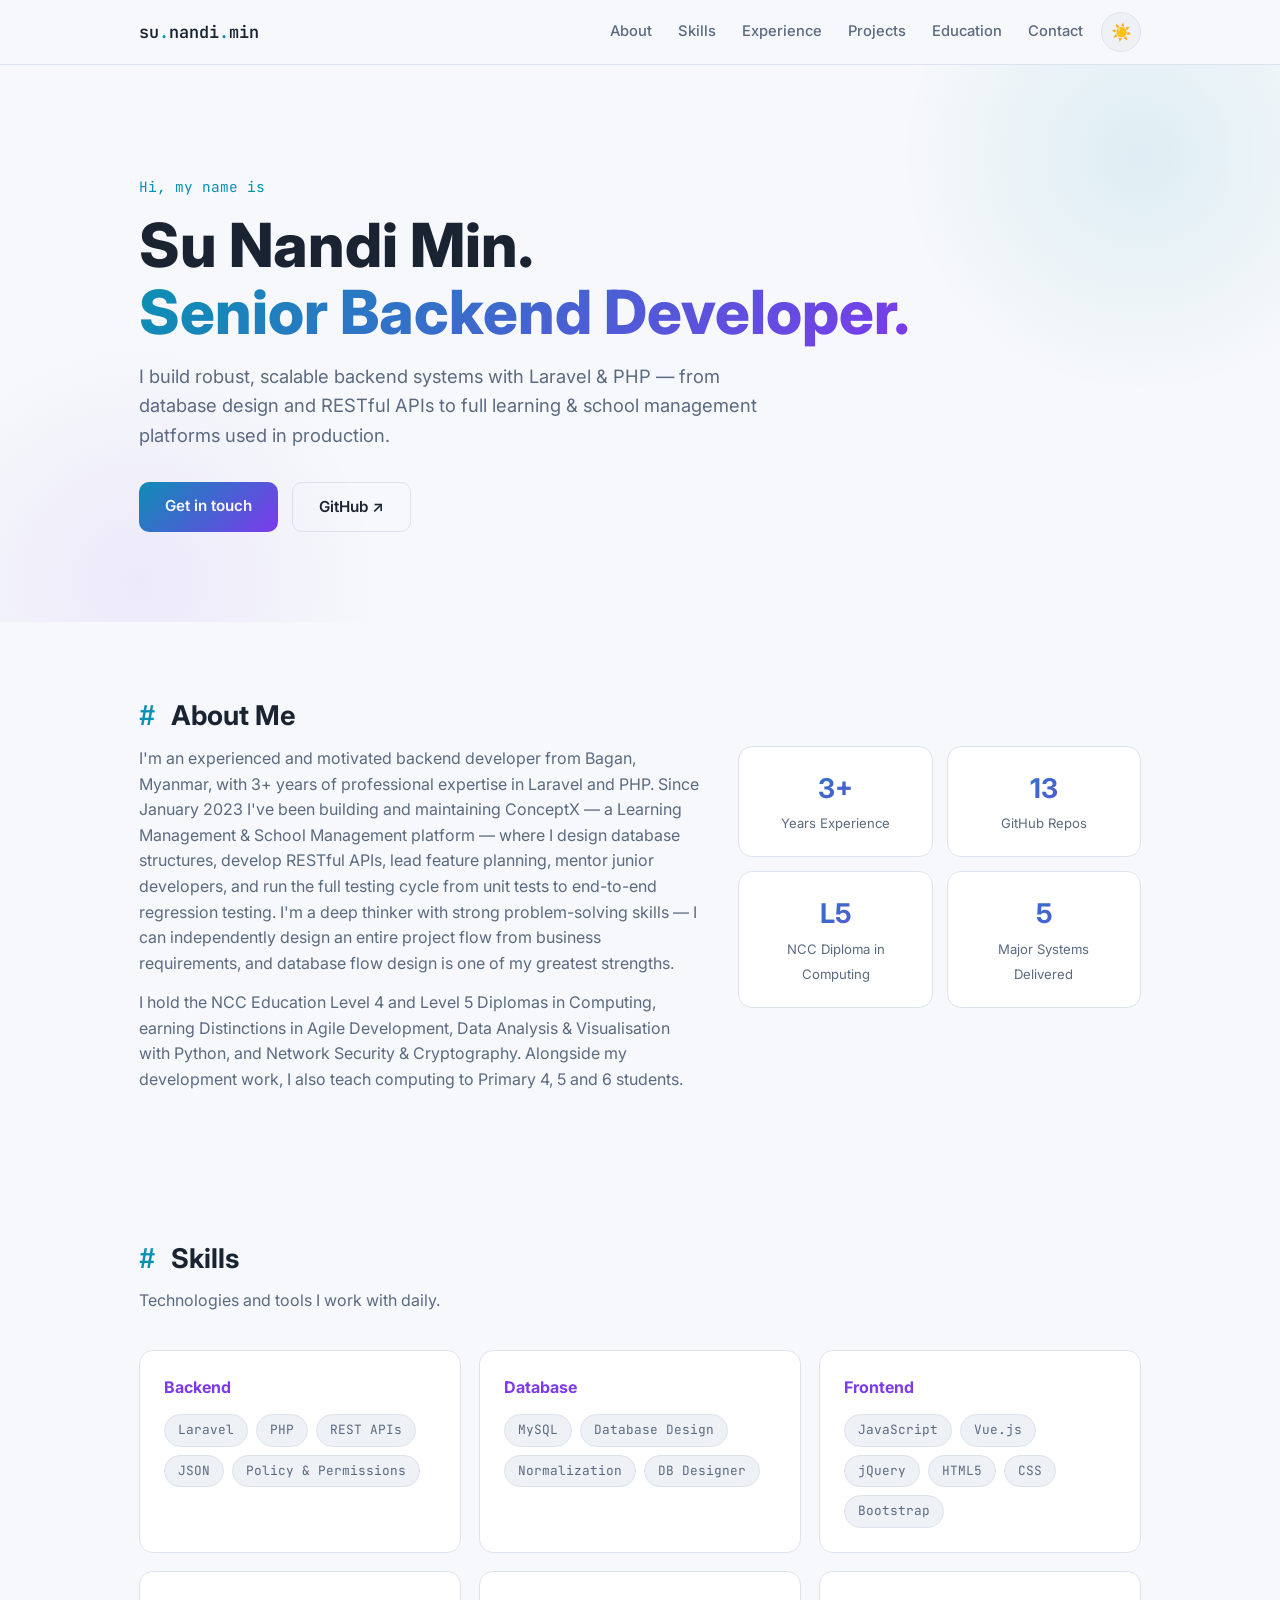
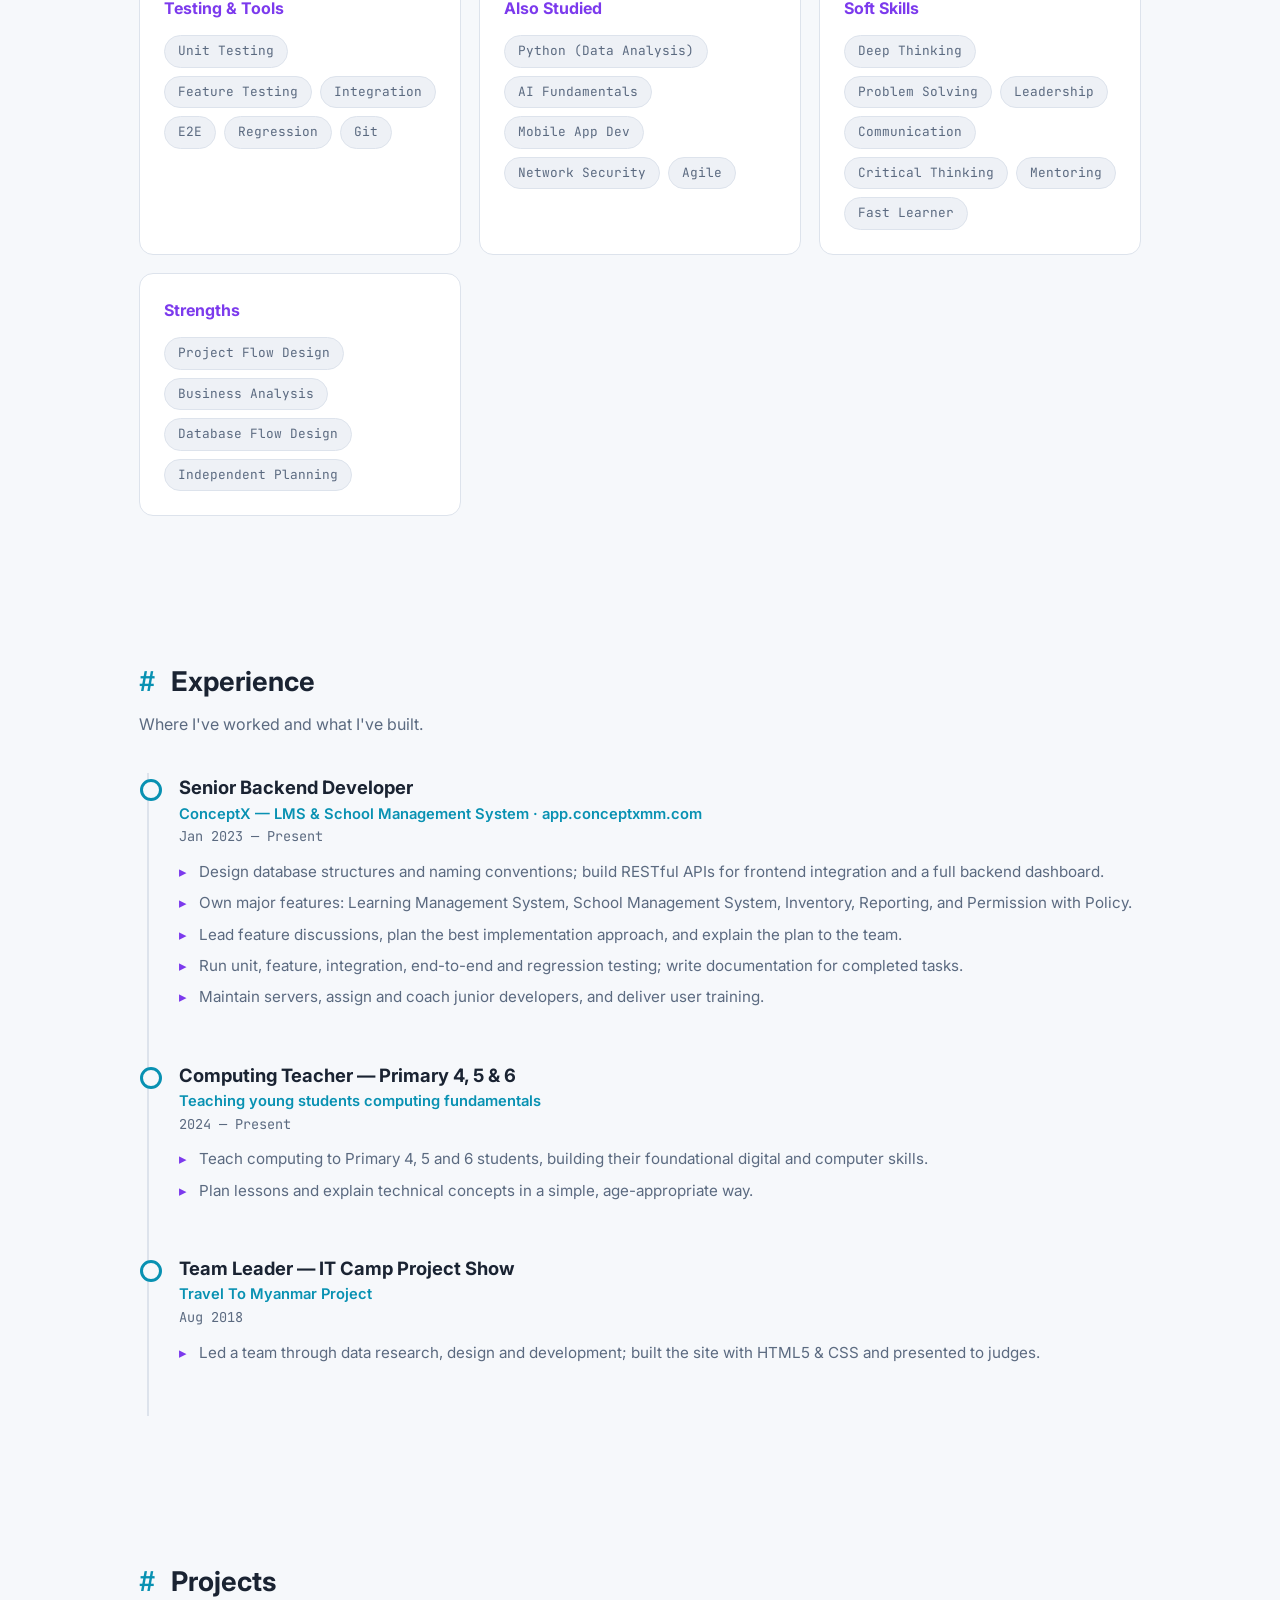
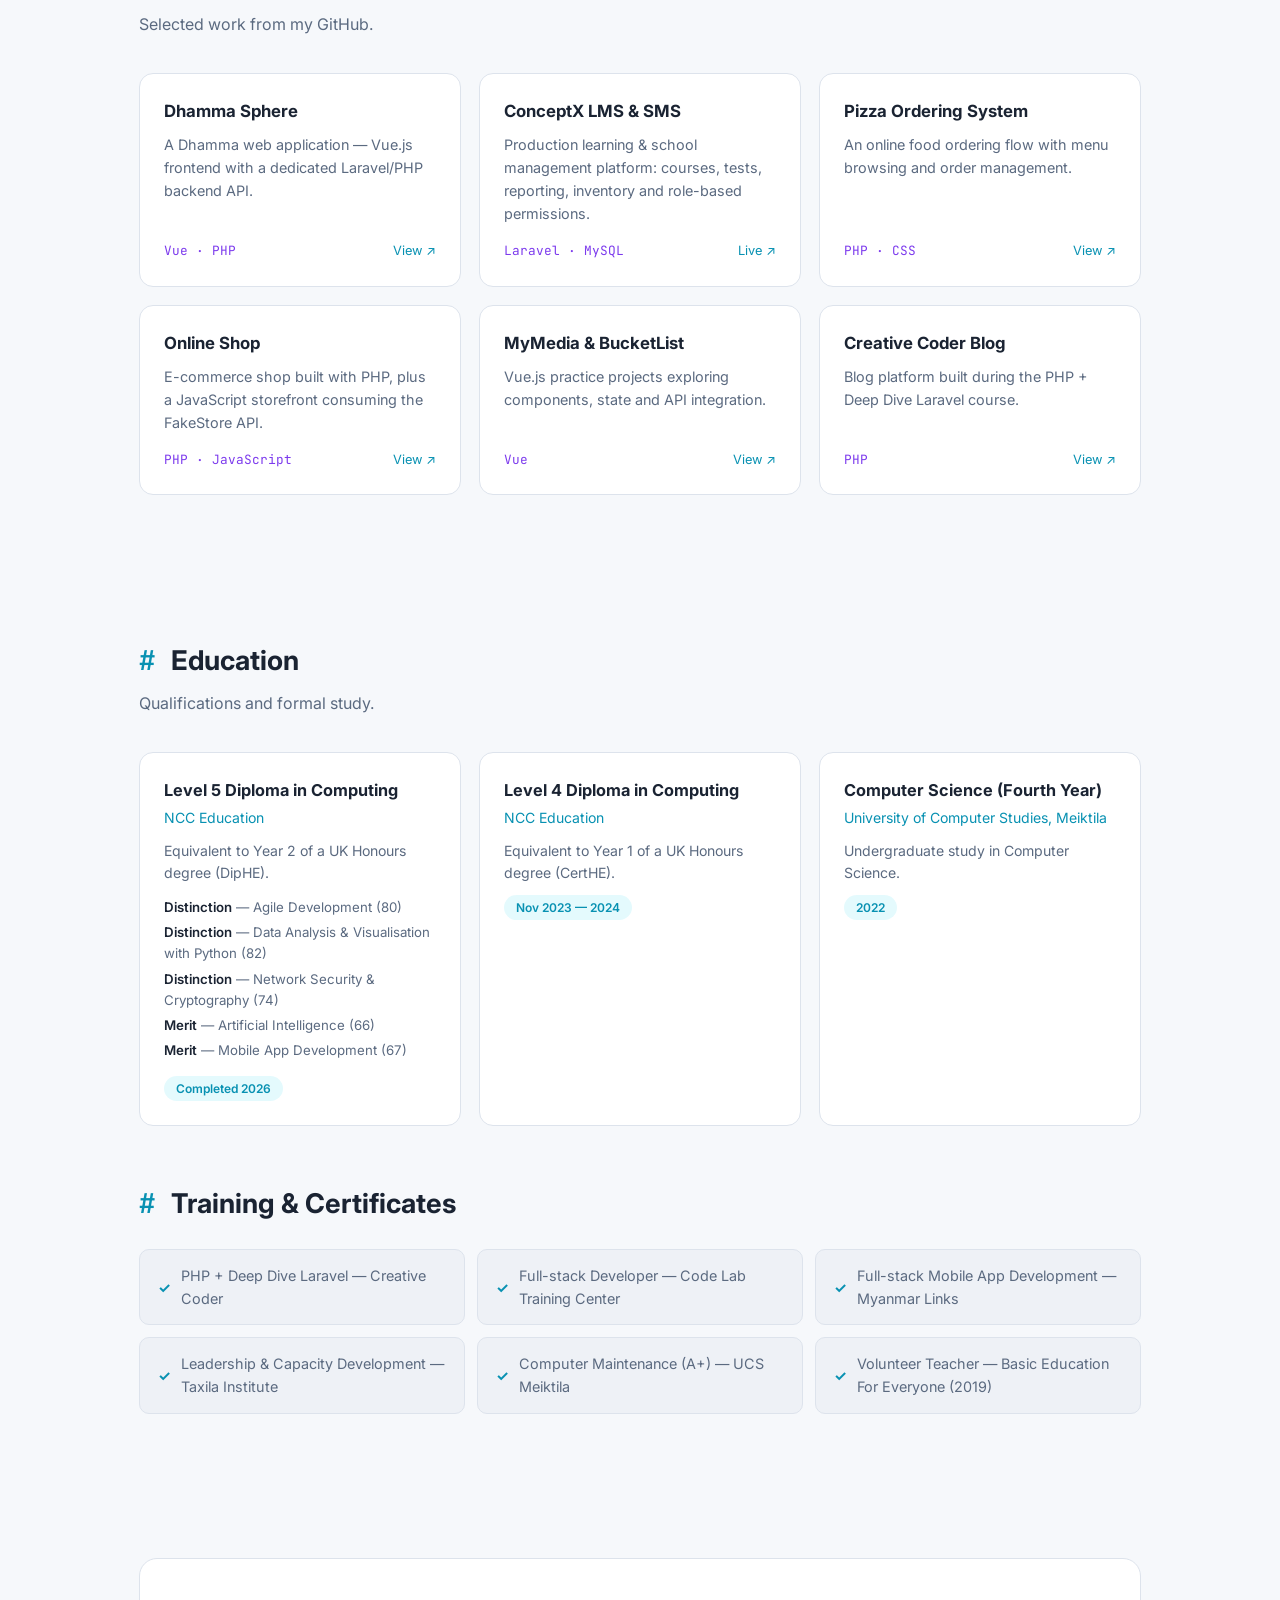
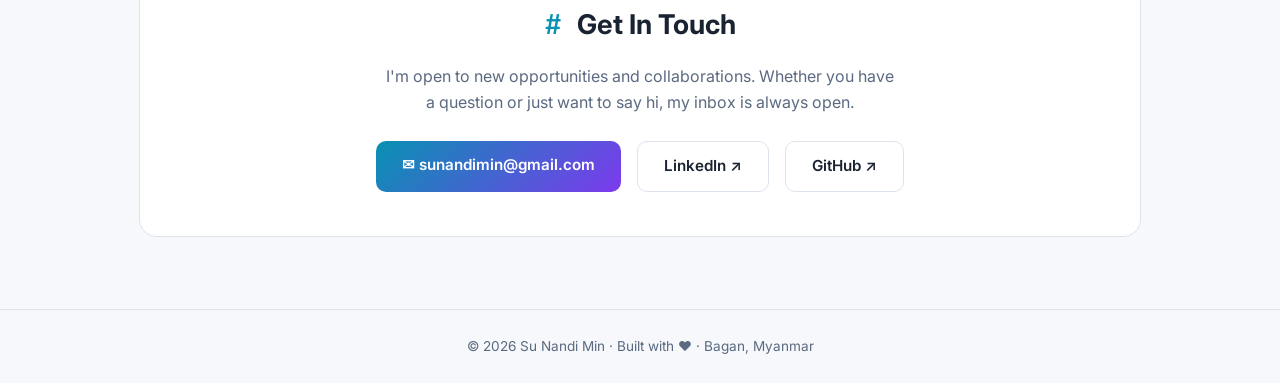
==== index.html @ 214c6e29 "Add files via upload" ====
<!DOCTYPE html>
<html lang="en">
<head>
<meta charset="UTF-8">
<meta name="viewport" content="width=device-width, initial-scale=1.0">
<title>Su Nandi Min — Senior Backend Developer</title>
<meta name="description" content="Portfolio of Su Nandi Min, Senior Backend Developer specializing in Laravel, PHP, MySQL and REST APIs.">
<link rel="preconnect" href="https://fonts.googleapis.com">
<link href="https://fonts.googleapis.com/css2?family=Inter:wght@400;500;600;700;800&family=JetBrains+Mono:wght@400;600&display=swap" rel="stylesheet">
<style>
:root{
  --bg:#0b0f17;--bg2:#111827;--card:#151d2b;--border:#1f2a3d;
  --text:#e5e9f0;--muted:#8b98ad;--accent:#22d3ee;--accent2:#a78bfa;
  --grad:linear-gradient(135deg,#22d3ee,#a78bfa);
  --nav-bg:rgba(11,15,23,.85);--btn-text:#0b0f17;
  --glow1:rgba(34,211,238,.12);--glow2:rgba(167,139,250,.10);
}
[data-theme="light"]{
  --bg:#f6f8fb;--bg2:#eef1f6;--card:#ffffff;--border:#dde3ec;
  --text:#1a2332;--muted:#5b6a80;--accent:#0891b2;--accent2:#7c3aed;
  --grad:linear-gradient(135deg,#0891b2,#7c3aed);
  --nav-bg:rgba(246,248,251,.85);--btn-text:#ffffff;
  --glow1:rgba(8,145,178,.10);--glow2:rgba(124,58,237,.08);
}
*{margin:0;padding:0;box-sizing:border-box}
html{scroll-behavior:smooth}
body{background:var(--bg);color:var(--text);font-family:'Inter',sans-serif;line-height:1.6;transition:background .3s,color .3s}
a{color:var(--accent);text-decoration:none}
.container{max-width:1050px;margin:0 auto;padding:0 24px}
/* Nav */
nav{position:sticky;top:0;z-index:50;background:var(--nav-bg);backdrop-filter:blur(10px);border-bottom:1px solid var(--border)}
.nav-right{display:flex;align-items:center;gap:18px}
.theme-toggle{background:var(--bg2);border:1px solid var(--border);color:var(--text);border-radius:999px;width:40px;height:40px;font-size:1.05rem;cursor:pointer;display:flex;align-items:center;justify-content:center;transition:border-color .2s,transform .2s}
.theme-toggle:hover{border-color:var(--accent);transform:rotate(15deg)}
.nav-inner{display:flex;justify-content:space-between;align-items:center;height:64px}
.logo{font-family:'JetBrains Mono',monospace;font-weight:600;font-size:1.05rem}
.logo span{color:var(--accent)}
.nav-links{display:flex;gap:26px}
.nav-links a{color:var(--muted);font-size:.92rem;font-weight:500;transition:color .2s}
.nav-links a:hover{color:var(--text)}
/* Hero */
.hero{padding:110px 0 90px;position:relative;overflow:hidden}
.hero::before{content:'';position:absolute;top:-150px;right:-100px;width:480px;height:480px;background:radial-gradient(circle,var(--glow1),transparent 70%);pointer-events:none}
.hero::after{content:'';position:absolute;bottom:-200px;left:-100px;width:480px;height:480px;background:radial-gradient(circle,var(--glow2),transparent 70%);pointer-events:none}
.kicker{font-family:'JetBrains Mono',monospace;color:var(--accent);font-size:.9rem;margin-bottom:14px}
h1{font-size:clamp(2.4rem,6vw,3.8rem);font-weight:800;line-height:1.1;margin-bottom:16px}
h1 .grad{background:var(--grad);-webkit-background-clip:text;background-clip:text;color:transparent}
.tagline{color:var(--muted);font-size:1.15rem;max-width:640px;margin-bottom:32px}
.btns{display:flex;gap:14px;flex-wrap:wrap}
.btn{padding:12px 26px;border-radius:10px;font-weight:600;font-size:.95rem;transition:transform .2s,box-shadow .2s}
.btn-primary{background:var(--grad);color:var(--btn-text)}
.btn-outline{border:1px solid var(--border);color:var(--text)}
.btn:hover{transform:translateY(-2px);box-shadow:0 8px 24px rgba(34,211,238,.18)}
/* Sections */
section{padding:72px 0}
h2{font-size:1.7rem;font-weight:700;margin-bottom:8px}
h2::before{content:'# ';color:var(--accent);font-family:'JetBrains Mono',monospace}
.sub{color:var(--muted);margin-bottom:36px}
/* About */
.about-grid{display:grid;grid-template-columns:1.4fr 1fr;gap:36px;align-items:start}
.stat-cards{display:grid;grid-template-columns:1fr 1fr;gap:14px}
.stat{background:var(--card);border:1px solid var(--border);border-radius:14px;padding:20px;text-align:center}
.stat b{display:block;font-size:1.7rem;background:var(--grad);-webkit-background-clip:text;background-clip:text;color:transparent}
.stat span{color:var(--muted);font-size:.82rem}
/* Skills */
.skill-groups{display:grid;grid-template-columns:repeat(auto-fit,minmax(240px,1fr));gap:18px}
.skill-card{background:var(--card);border:1px solid var(--border);border-radius:14px;padding:24px;transition:border-color .2s,transform .2s}
.skill-card:hover{border-color:var(--accent);transform:translateY(-3px)}
.skill-card h3{font-size:1rem;margin-bottom:14px;color:var(--accent2)}
.tags{display:flex;flex-wrap:wrap;gap:8px}
.tag{background:var(--bg2);border:1px solid var(--border);border-radius:999px;padding:5px 13px;font-size:.8rem;color:var(--muted);font-family:'JetBrains Mono',monospace}
/* Experience */
.timeline{border-left:2px solid var(--border);margin-left:8px;padding-left:30px;position:relative}
.entry{position:relative;padding-bottom:44px}
.entry::before{content:'';position:absolute;left:-39px;top:6px;width:16px;height:16px;border-radius:50%;background:var(--bg);border:3px solid var(--accent)}
.entry h3{font-size:1.15rem}
.entry .where{color:var(--accent);font-size:.92rem;font-weight:600}
.entry .when{color:var(--muted);font-size:.85rem;font-family:'JetBrains Mono',monospace;margin-bottom:12px}
.entry ul{list-style:none;color:var(--muted);font-size:.95rem}
.entry li{padding-left:20px;position:relative;margin-bottom:7px}
.entry li::before{content:'▸';position:absolute;left:0;color:var(--accent2)}
/* Projects */
.proj-grid{display:grid;grid-template-columns:repeat(auto-fit,minmax(280px,1fr));gap:18px}
.proj{background:var(--card);border:1px solid var(--border);border-radius:14px;padding:24px;display:flex;flex-direction:column;transition:border-color .2s,transform .2s}
.proj:hover{border-color:var(--accent2);transform:translateY(-3px)}
.proj h3{font-size:1.05rem;margin-bottom:8px}
.proj p{color:var(--muted);font-size:.9rem;flex:1;margin-bottom:16px}
.proj .foot{display:flex;justify-content:space-between;align-items:center;font-size:.8rem}
.lang{font-family:'JetBrains Mono',monospace;color:var(--accent2)}
/* Education */
.edu-grid{display:grid;grid-template-columns:repeat(auto-fit,minmax(280px,1fr));gap:18px}
.edu{background:var(--card);border:1px solid var(--border);border-radius:14px;padding:24px}
.edu h3{font-size:1.02rem;margin-bottom:4px}
.edu .org{color:var(--accent);font-size:.88rem;margin-bottom:10px}
.edu p{color:var(--muted);font-size:.88rem}
.badge{display:inline-block;background:rgba(34,211,238,.12);color:var(--accent);border-radius:999px;padding:3px 12px;font-size:.75rem;font-weight:600;margin-top:10px}
.grades{margin-top:12px;font-size:.83rem;color:var(--muted)}
.grades li{list-style:none;margin-bottom:4px}
.grades b{color:var(--text);font-weight:600}
/* Certs */
.cert-list{display:grid;grid-template-columns:repeat(auto-fit,minmax(300px,1fr));gap:12px}
.cert{background:var(--bg2);border:1px solid var(--border);border-radius:10px;padding:14px 18px;font-size:.9rem;color:var(--muted);display:flex;gap:10px;align-items:center}
.cert::before{content:'✓';color:var(--accent);font-weight:700}
/* Contact */
.contact-card{background:var(--card);border:1px solid var(--border);border-radius:18px;padding:44px;text-align:center}
.contact-links{display:flex;justify-content:center;gap:16px;flex-wrap:wrap;margin-top:26px}
footer{border-top:1px solid var(--border);padding:26px 0;text-align:center;color:var(--muted);font-size:.85rem}
.reveal{opacity:0;transform:translateY(24px);transition:opacity .6s ease,transform .6s ease}
.reveal.on{opacity:1;transform:none}
@media(max-width:760px){.about-grid{grid-template-columns:1fr}.nav-links{display:none}}
</style>
</head>
<body>

<nav><div class="container nav-inner">
  <div class="logo">su<span>.</span>nandi<span>.</span>min</div>
  <div class="nav-right">
    <div class="nav-links">
      <a href="#about">About</a><a href="#skills">Skills</a><a href="#experience">Experience</a>
      <a href="#projects">Projects</a><a href="#education">Education</a><a href="#contact">Contact</a>
    </div>
    <button class="theme-toggle" id="themeToggle" aria-label="Toggle dark/light mode" title="Toggle theme">🌙</button>
  </div>
</div></nav>

<header class="hero"><div class="container">
  <p class="kicker">Hi, my name is</p>
  <h1>Su Nandi Min.<br><span class="grad">Senior Backend Developer.</span></h1>
  <p class="tagline">I build robust, scalable backend systems with Laravel &amp; PHP — from database design and RESTful APIs to full learning &amp; school management platforms used in production.</p>
  <div class="btns">
    <a class="btn btn-primary" href="#contact">Get in touch</a>
    <a class="btn btn-outline" href="https://github.com/SuNandiMin" target="_blank" rel="noopener">GitHub ↗</a>
  </div>
</div></header>

<section id="about"><div class="container reveal">
  <h2>About Me</h2>
  <div class="about-grid">
    <div>
      <p style="color:var(--muted)">I'm an experienced and motivated backend developer from Bagan, Myanmar, with 3+ years of professional expertise in Laravel and PHP. Since January 2023 I've been building and maintaining ConceptX — a Learning Management &amp; School Management platform — where I design database structures, develop RESTful APIs, lead feature planning, mentor junior developers, and run the full testing cycle from unit tests to end-to-end regression testing. I'm a deep thinker with strong problem-solving skills — I can independently design an entire project flow from business requirements, and database flow design is one of my greatest strengths.</p>
      <p style="color:var(--muted);margin-top:14px">I hold the NCC Education Level 4 and Level 5 Diplomas in Computing, earning Distinctions in Agile Development, Data Analysis &amp; Visualisation with Python, and Network Security &amp; Cryptography. Alongside my development work, I also teach computing to Primary 4, 5 and 6 students.</p>
    </div>
    <div class="stat-cards">
      <div class="stat"><b>3+</b><span>Years Experience</span></div>
      <div class="stat"><b>13</b><span>GitHub Repos</span></div>
      <div class="stat"><b>L5</b><span>NCC Diploma in Computing</span></div>
      <div class="stat"><b>5</b><span>Major Systems Delivered</span></div>
    </div>
  </div>
</div></section>

<section id="skills"><div class="container reveal">
  <h2>Skills</h2>
  <p class="sub">Technologies and tools I work with daily.</p>
  <div class="skill-groups">
    <div class="skill-card"><h3>Backend</h3><div class="tags">
      <span class="tag">Laravel</span><span class="tag">PHP</span><span class="tag">REST APIs</span><span class="tag">JSON</span><span class="tag">Policy &amp; Permissions</span>
    </div></div>
    <div class="skill-card"><h3>Database</h3><div class="tags">
      <span class="tag">MySQL</span><span class="tag">Database Design</span><span class="tag">Normalization</span><span class="tag">DB Designer</span>
    </div></div>
    <div class="skill-card"><h3>Frontend</h3><div class="tags">
      <span class="tag">JavaScript</span><span class="tag">Vue.js</span><span class="tag">jQuery</span><span class="tag">HTML5</span><span class="tag">CSS</span><span class="tag">Bootstrap</span>
    </div></div>
    <div class="skill-card"><h3>Testing &amp; Tools</h3><div class="tags">
      <span class="tag">Unit Testing</span><span class="tag">Feature Testing</span><span class="tag">Integration</span><span class="tag">E2E</span><span class="tag">Regression</span><span class="tag">Git</span>
    </div></div>
    <div class="skill-card"><h3>Also Studied</h3><div class="tags">
      <span class="tag">Python (Data Analysis)</span><span class="tag">AI Fundamentals</span><span class="tag">Mobile App Dev</span><span class="tag">Network Security</span><span class="tag">Agile</span>
    </div></div>
    <div class="skill-card"><h3>Soft Skills</h3><div class="tags">
      <span class="tag">Deep Thinking</span><span class="tag">Problem Solving</span><span class="tag">Leadership</span><span class="tag">Communication</span><span class="tag">Critical Thinking</span><span class="tag">Mentoring</span><span class="tag">Fast Learner</span>
    </div></div>
    <div class="skill-card"><h3>Strengths</h3><div class="tags">
      <span class="tag">Project Flow Design</span><span class="tag">Business Analysis</span><span class="tag">Database Flow Design</span><span class="tag">Independent Planning</span>
    </div></div>
  </div>
</div></section>

<section id="experience"><div class="container reveal">
  <h2>Experience</h2>
  <p class="sub">Where I've worked and what I've built.</p>
  <div class="timeline">
    <div class="entry">
      <h3>Senior Backend Developer</h3>
      <div class="where">ConceptX — LMS &amp; School Management System · <a href="https://app.conceptxmm.com" target="_blank" rel="noopener">app.conceptxmm.com</a></div>
      <div class="when">Jan 2023 — Present</div>
      <ul>
        <li>Design database structures and naming conventions; build RESTful APIs for frontend integration and a full backend dashboard.</li>
        <li>Own major features: Learning Management System, School Management System, Inventory, Reporting, and Permission with Policy.</li>
        <li>Lead feature discussions, plan the best implementation approach, and explain the plan to the team.</li>
        <li>Run unit, feature, integration, end-to-end and regression testing; write documentation for completed tasks.</li>
        <li>Maintain servers, assign and coach junior developers, and deliver user training.</li>
      </ul>
    </div>
    <div class="entry">
      <h3>Computing Teacher — Primary 4, 5 &amp; 6</h3>
      <div class="where">Teaching young students computing fundamentals</div>
      <div class="when">2024 — Present</div>
      <ul>
        <li>Teach computing to Primary 4, 5 and 6 students, building their foundational digital and computer skills.</li>
        <li>Plan lessons and explain technical concepts in a simple, age-appropriate way.</li>
      </ul>
    </div>
    <div class="entry">
      <h3>Team Leader — IT Camp Project Show</h3>
      <div class="where">Travel To Myanmar Project</div>
      <div class="when">Aug 2018</div>
      <ul>
        <li>Led a team through data research, design and development; built the site with HTML5 &amp; CSS and presented to judges.</li>
      </ul>
    </div>
  </div>
</div></section>

<section id="projects"><div class="container reveal">
  <h2>Projects</h2>
  <p class="sub">Selected work from my GitHub.</p>
  <div class="proj-grid">
    <div class="proj"><h3>Dhamma Sphere</h3><p>A Dhamma web application — Vue.js frontend with a dedicated Laravel/PHP backend API.</p>
      <div class="foot"><span class="lang">Vue · PHP</span><a href="https://github.com/SuNandiMin/dhamma-sphere" target="_blank" rel="noopener">View ↗</a></div></div>
    <div class="proj"><h3>ConceptX LMS &amp; SMS</h3><p>Production learning &amp; school management platform: courses, tests, reporting, inventory and role-based permissions.</p>
      <div class="foot"><span class="lang">Laravel · MySQL</span><a href="https://app.conceptxmm.com" target="_blank" rel="noopener">Live ↗</a></div></div>
    <div class="proj"><h3>Pizza Ordering System</h3><p>An online food ordering flow with menu browsing and order management.</p>
      <div class="foot"><span class="lang">PHP · CSS</span><a href="https://github.com/SuNandiMin/PizzaOrderingSystem" target="_blank" rel="noopener">View ↗</a></div></div>
    <div class="proj"><h3>Online Shop</h3><p>E-commerce shop built with PHP, plus a JavaScript storefront consuming the FakeStore API.</p>
      <div class="foot"><span class="lang">PHP · JavaScript</span><a href="https://github.com/SuNandiMin/onlineshop" target="_blank" rel="noopener">View ↗</a></div></div>
    <div class="proj"><h3>MyMedia &amp; BucketList</h3><p>Vue.js practice projects exploring components, state and API integration.</p>
      <div class="foot"><span class="lang">Vue</span><a href="https://github.com/SuNandiMin/MyMedia" target="_blank" rel="noopener">View ↗</a></div></div>
    <div class="proj"><h3>Creative Coder Blog</h3><p>Blog platform built during the PHP + Deep Dive Laravel course.</p>
      <div class="foot"><span class="lang">PHP</span><a href="https://github.com/SuNandiMin/BlogProjectCreativeCoder" target="_blank" rel="noopener">View ↗</a></div></div>
  </div>
</div></section>

<section id="education"><div class="container reveal">
  <h2>Education</h2>
  <p class="sub">Qualifications and formal study.</p>
  <div class="edu-grid">
    <div class="edu">
      <h3>Level 5 Diploma in Computing</h3>
      <div class="org">NCC Education</div>
      <p>Equivalent to Year 2 of a UK Honours degree (DipHE).</p>
      <ul class="grades">
        <li><b>Distinction</b> — Agile Development (80)</li>
        <li><b>Distinction</b> — Data Analysis &amp; Visualisation with Python (82)</li>
        <li><b>Distinction</b> — Network Security &amp; Cryptography (74)</li>
        <li><b>Merit</b> — Artificial Intelligence (66)</li>
        <li><b>Merit</b> — Mobile App Development (67)</li>
      </ul>
      <span class="badge">Completed 2026</span>
    </div>
    <div class="edu">
      <h3>Level 4 Diploma in Computing</h3>
      <div class="org">NCC Education</div>
      <p>Equivalent to Year 1 of a UK Honours degree (CertHE).</p>
      <span class="badge">Nov 2023 — 2024</span>
    </div>
    <div class="edu">
      <h3>Computer Science (Fourth Year)</h3>
      <div class="org">University of Computer Studies, Meiktila</div>
      <p>Undergraduate study in Computer Science.</p>
      <span class="badge">2022</span>
    </div>
  </div>
  <h2 style="margin-top:56px">Training &amp; Certificates</h2>
  <div class="cert-list" style="margin-top:24px">
    <div class="cert">PHP + Deep Dive Laravel — Creative Coder</div>
    <div class="cert">Full-stack Developer — Code Lab Training Center</div>
    <div class="cert">Full-stack Mobile App Development — Myanmar Links</div>
    <div class="cert">Leadership &amp; Capacity Development — Taxila Institute</div>
    <div class="cert">Computer Maintenance (A+) — UCS Meiktila</div>
    <div class="cert">Volunteer Teacher — Basic Education For Everyone (2019)</div>
  </div>
</div></section>

<section id="contact"><div class="container reveal">
  <div class="contact-card">
    <h2 style="display:inline-block">Get In Touch</h2>
    <p style="color:var(--muted);max-width:520px;margin:10px auto 0">I'm open to new opportunities and collaborations. Whether you have a question or just want to say hi, my inbox is always open.</p>
    <div class="contact-links">
      <a class="btn btn-primary" href="mailto:sunandimin@gmail.com">✉ sunandimin@gmail.com</a>
      <a class="btn btn-outline" href="https://www.linkedin.com/in/su-nandi-min-b5b77828a/" target="_blank" rel="noopener">LinkedIn ↗</a>
      <a class="btn btn-outline" href="https://github.com/SuNandiMin" target="_blank" rel="noopener">GitHub ↗</a>
    </div>
  </div>
</div></section>

<footer><div class="container">© 2026 Su Nandi Min · Built with ♥ · Bagan, Myanmar</div></footer>

<script>
const obs=new IntersectionObserver(es=>es.forEach(e=>{if(e.isIntersecting){e.target.classList.add('on');obs.unobserve(e.target)}}),{threshold:.12});
document.querySelectorAll('.reveal').forEach(el=>obs.observe(el));

// Dark / light mode toggle
const toggle=document.getElementById('themeToggle');
const root=document.documentElement;
function setTheme(t){
  root.setAttribute('data-theme',t);
  toggle.textContent=t==='light'?'☀️':'🌙';
  try{localStorage.setItem('theme',t)}catch(e){}
}
let saved=null;
try{saved=localStorage.getItem('theme')}catch(e){}
setTheme(saved||(window.matchMedia('(prefers-color-scheme: light)').matches?'light':'dark'));
toggle.addEventListener('click',()=>setTheme(root.getAttribute('data-theme')==='light'?'dark':'light'));
</script>
</body>
</html>
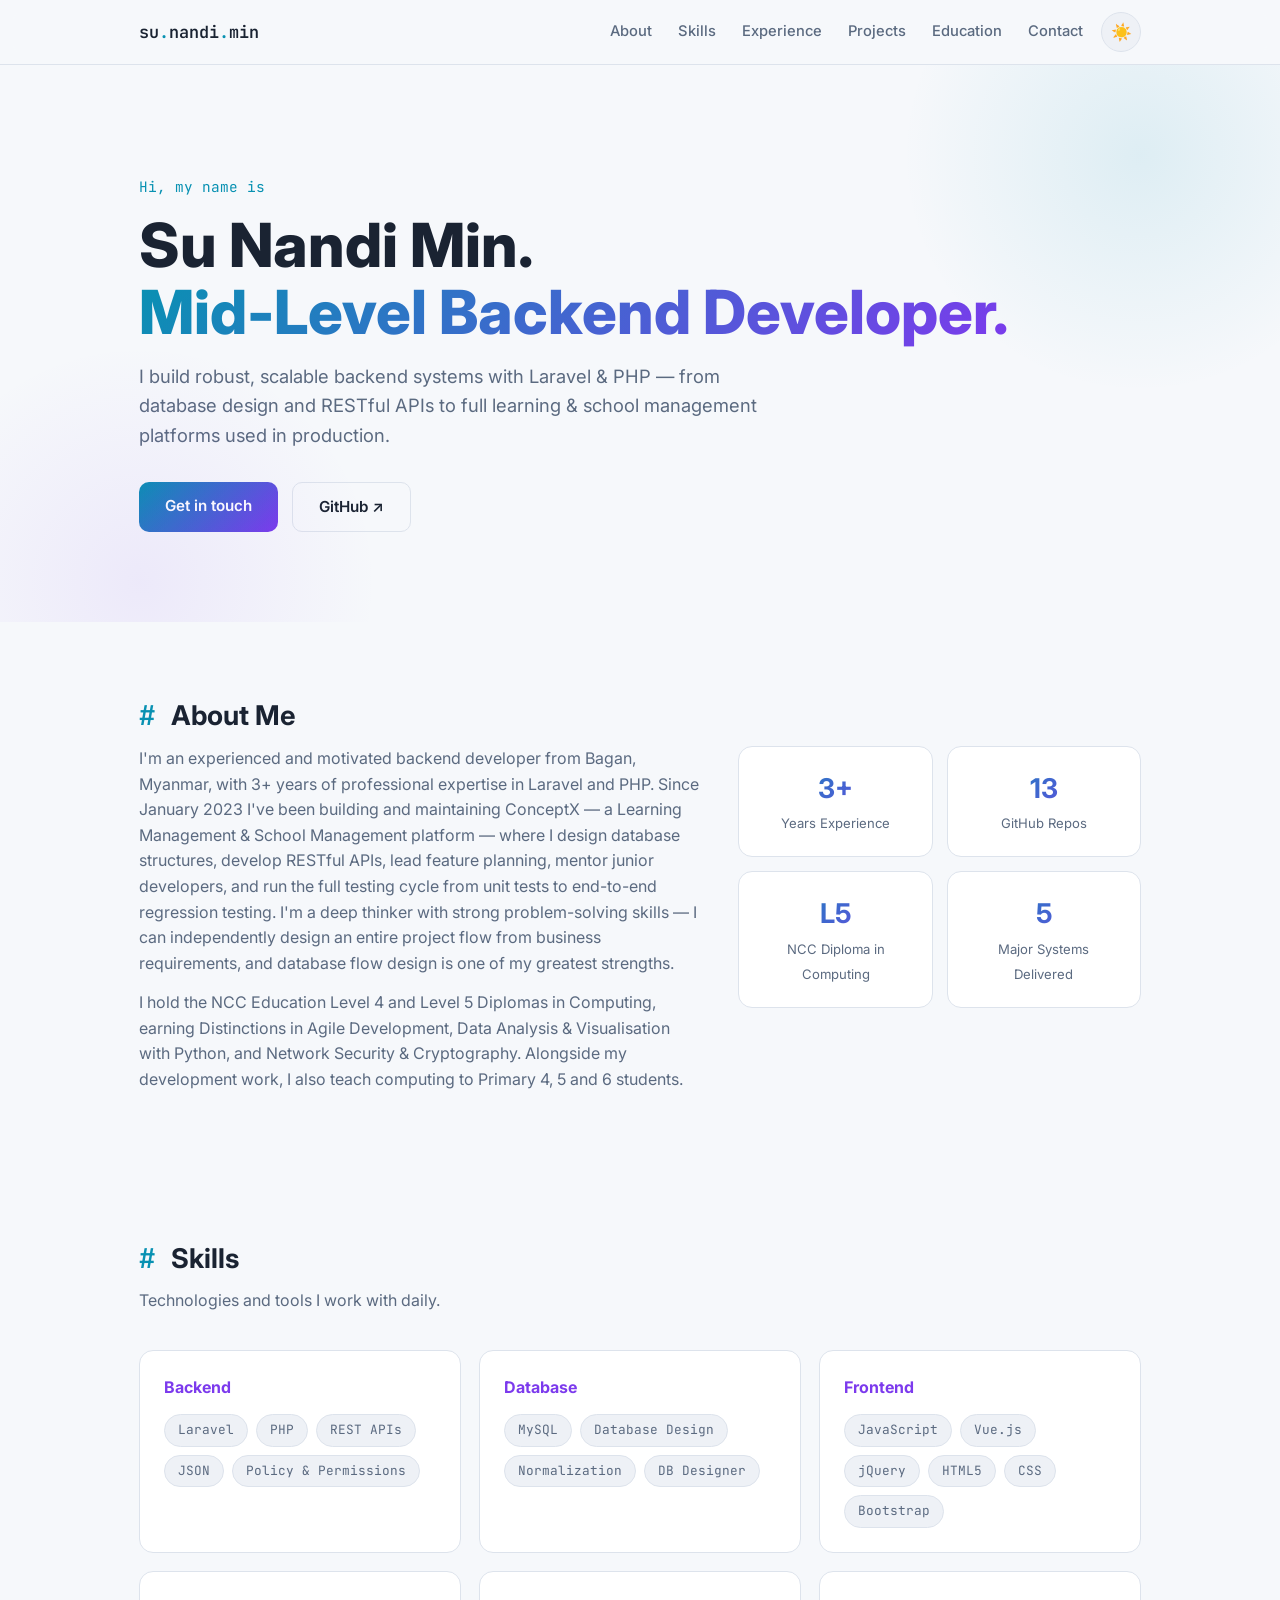
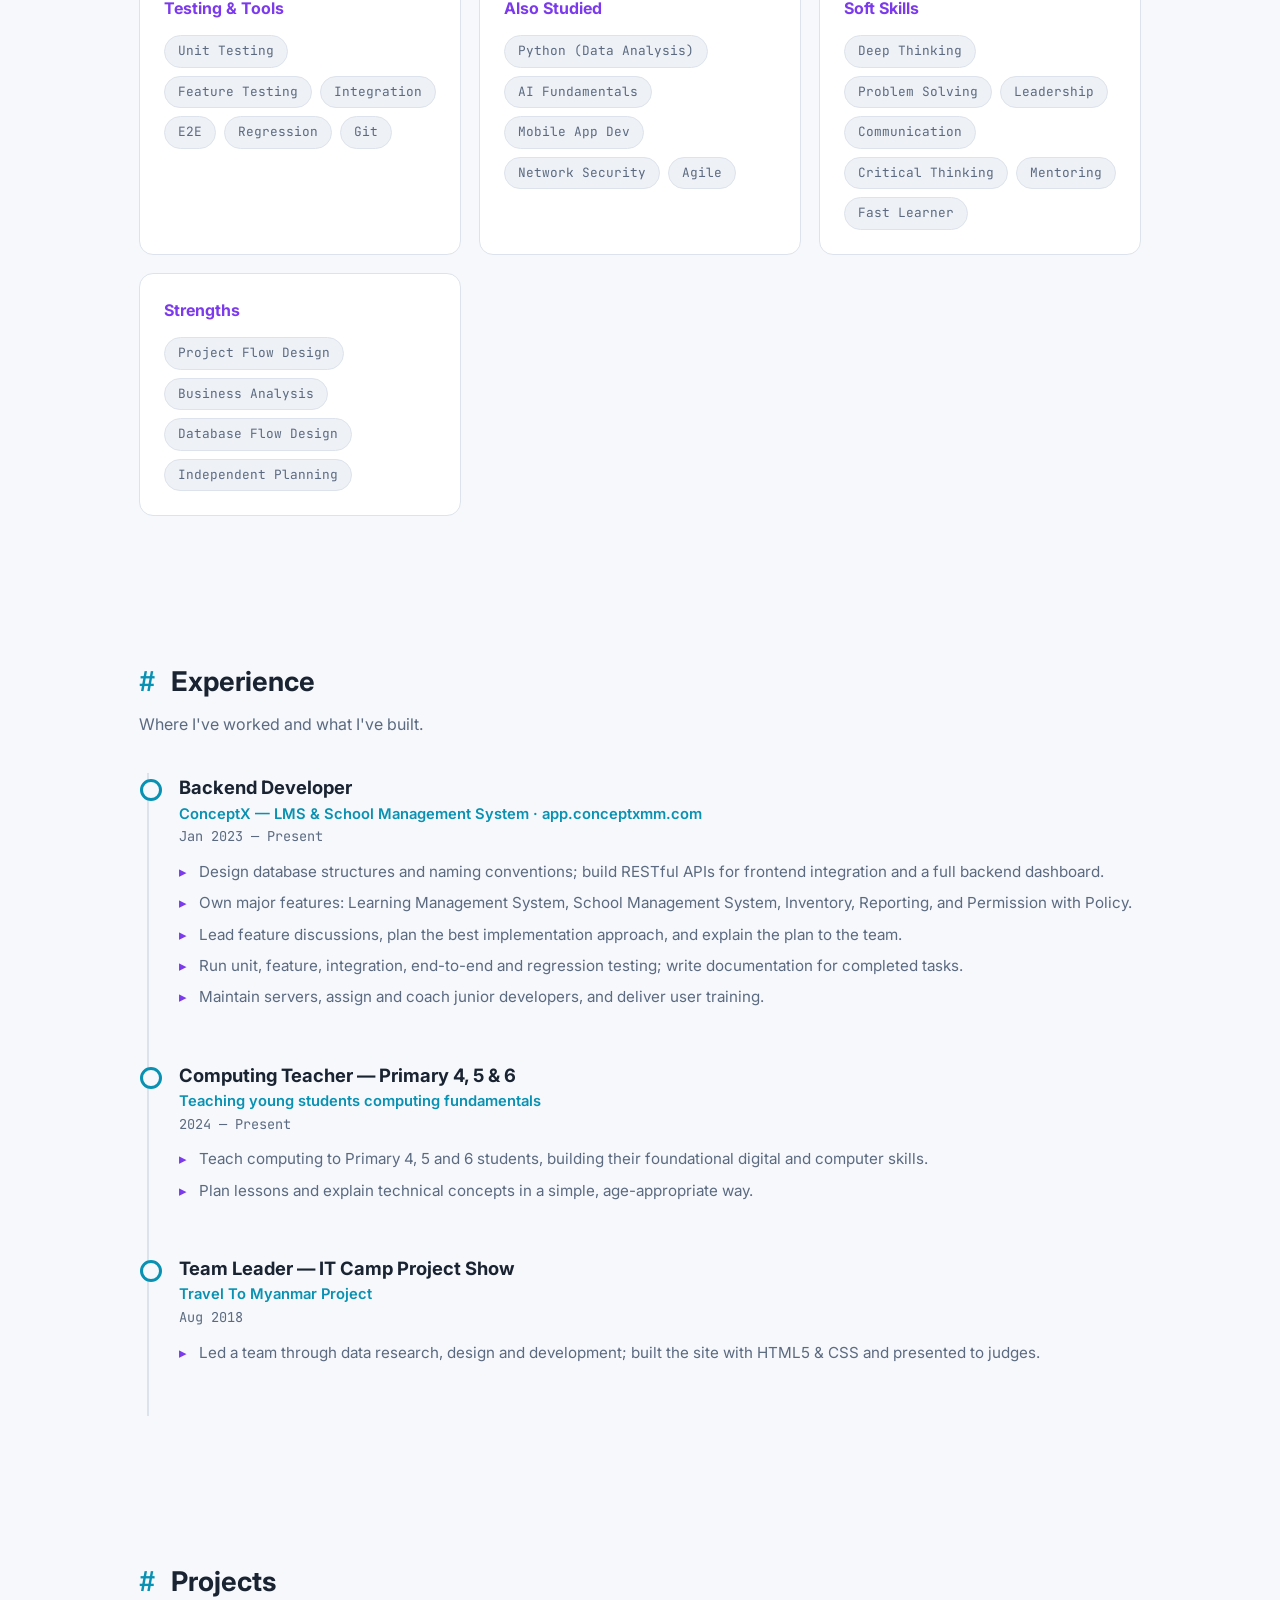
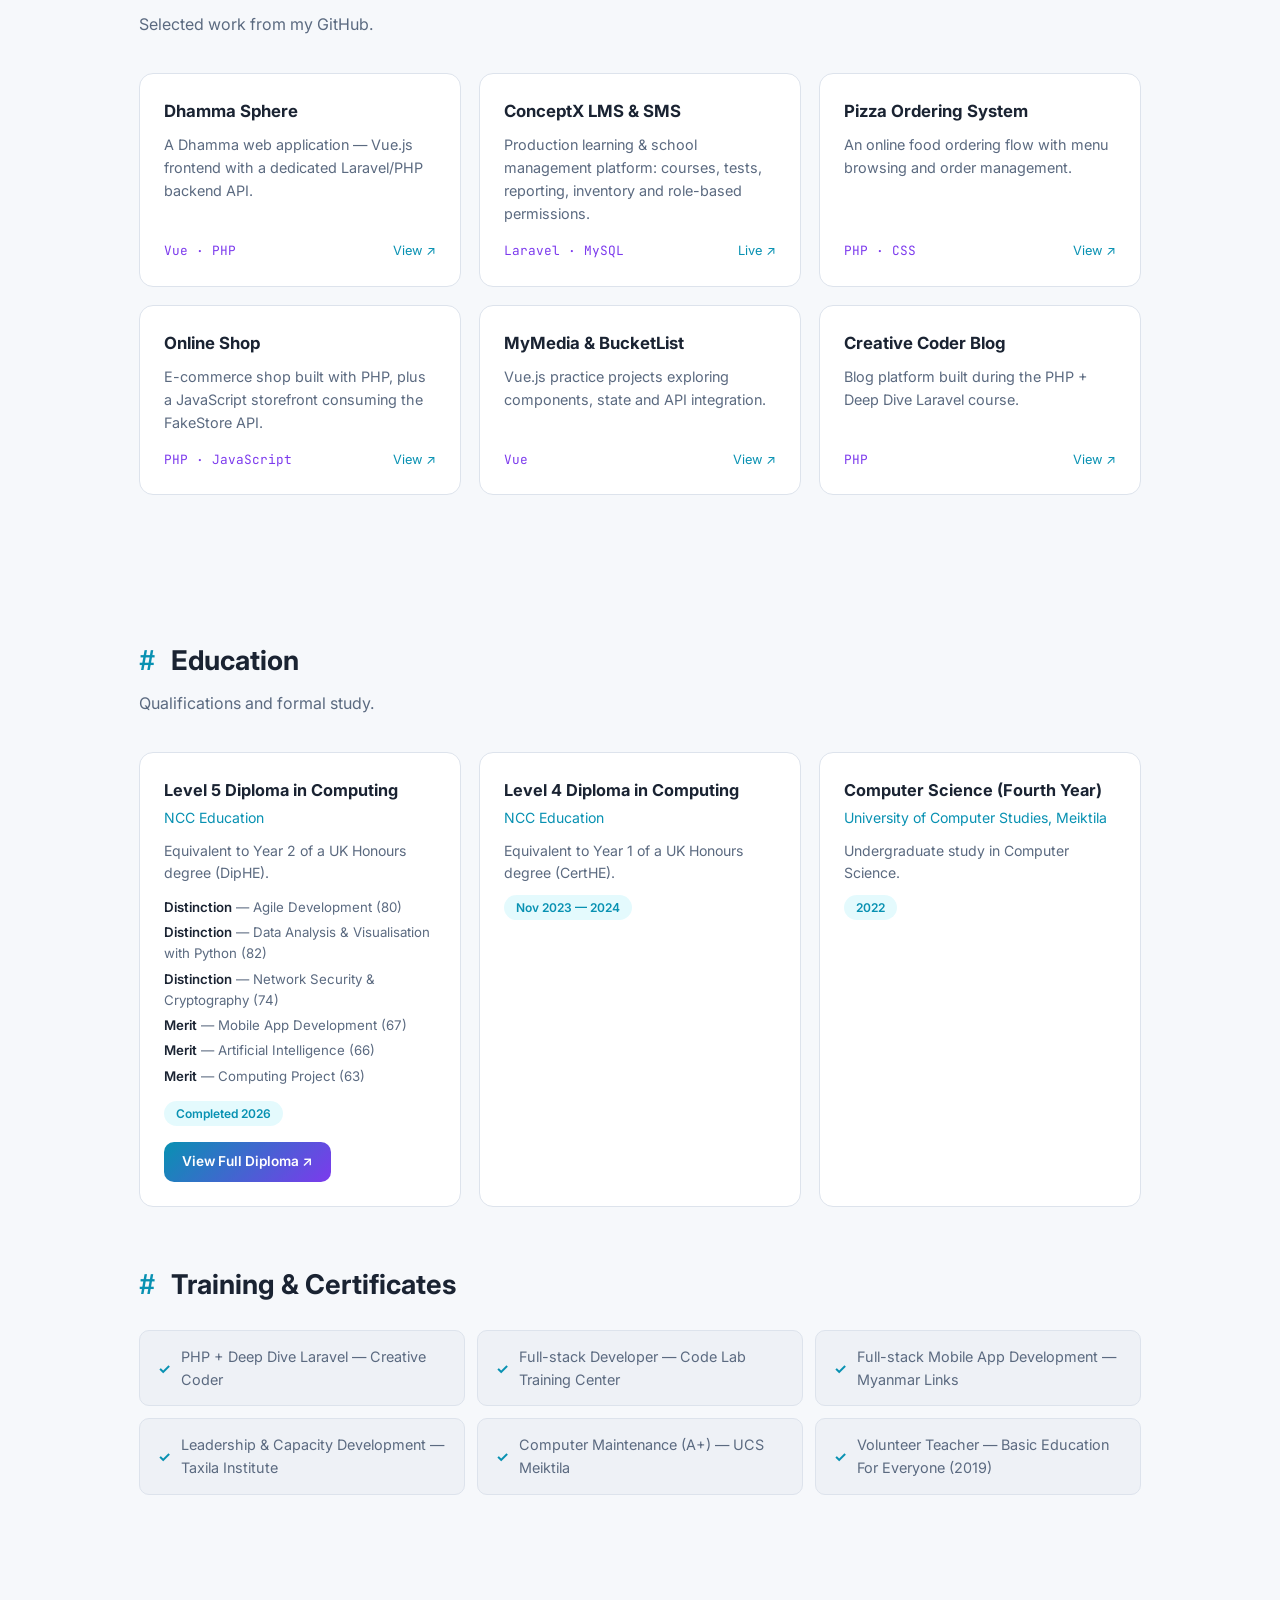
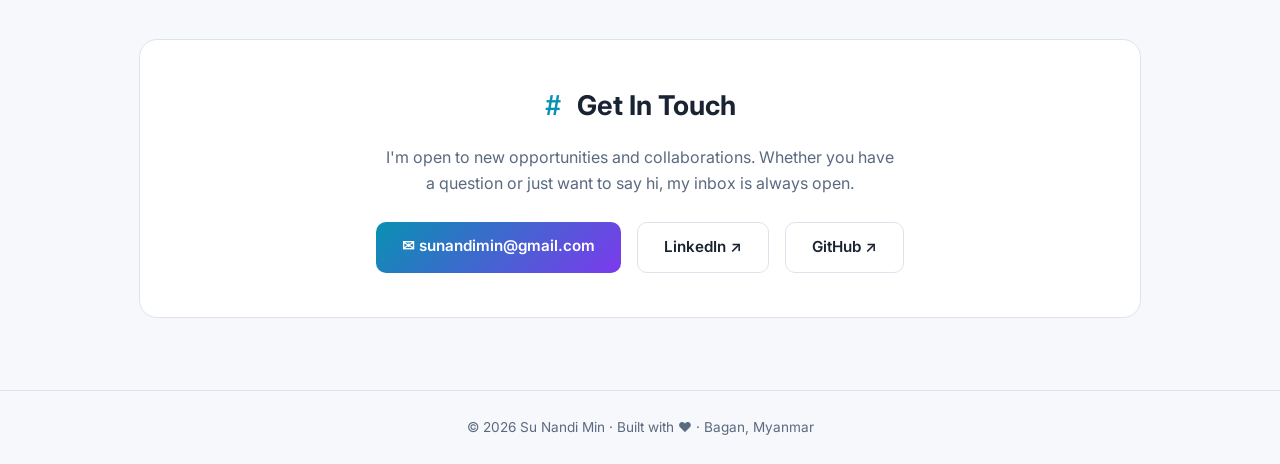
==== commit f882e4b8: "level 5 update" ====
--- a/index.html
+++ b/index.html
@@ -3,8 +3,8 @@
 <head>
 <meta charset="UTF-8">
 <meta name="viewport" content="width=device-width, initial-scale=1.0">
-<title>Su Nandi Min — Senior Backend Developer</title>
-<meta name="description" content="Portfolio of Su Nandi Min, Senior Backend Developer specializing in Laravel, PHP, MySQL and REST APIs.">
+<title>Su Nandi Min — Mid-Level Backend Developer</title>
+<meta name="description" content="Portfolio of Su Nandi Min, Mid-Level Backend Developer specializing in Laravel, PHP, MySQL and REST APIs.">
 <link rel="preconnect" href="https://fonts.googleapis.com">
 <link href="https://fonts.googleapis.com/css2?family=Inter:wght@400;500;600;700;800&family=JetBrains+Mono:wght@400;600&display=swap" rel="stylesheet">
 <style>
@@ -125,7 +125,7 @@
 
 <header class="hero"><div class="container">
   <p class="kicker">Hi, my name is</p>
-  <h1>Su Nandi Min.<br><span class="grad">Senior Backend Developer.</span></h1>
+  <h1>Su Nandi Min.<br><span class="grad">Mid-Level Backend Developer.</span></h1>
   <p class="tagline">I build robust, scalable backend systems with Laravel &amp; PHP — from database design and RESTful APIs to full learning &amp; school management platforms used in production.</p>
   <div class="btns">
     <a class="btn btn-primary" href="#contact">Get in touch</a>
@@ -182,7 +182,7 @@
   <p class="sub">Where I've worked and what I've built.</p>
   <div class="timeline">
     <div class="entry">
-      <h3>Senior Backend Developer</h3>
+      <h3>Backend Developer</h3>
       <div class="where">ConceptX — LMS &amp; School Management System · <a href="https://app.conceptxmm.com" target="_blank" rel="noopener">app.conceptxmm.com</a></div>
       <div class="when">Jan 2023 — Present</div>
       <ul>
@@ -244,10 +244,12 @@
         <li><b>Distinction</b> — Agile Development (80)</li>
         <li><b>Distinction</b> — Data Analysis &amp; Visualisation with Python (82)</li>
         <li><b>Distinction</b> — Network Security &amp; Cryptography (74)</li>
+        <li><b>Merit</b> — Mobile App Development (67)</li>
         <li><b>Merit</b> — Artificial Intelligence (66)</li>
-        <li><b>Merit</b> — Mobile App Development (67)</li>
+        <li><b>Merit</b> — Computing Project (63)</li>
       </ul>
       <span class="badge">Completed 2026</span>
+      <div style="margin-top:16px"><a class="btn btn-primary" href="diploma.html" style="font-size:.85rem;padding:9px 18px;display:inline-block">View Full Diploma ↗</a></div>
     </div>
     <div class="edu">
       <h3>Level 4 Diploma in Computing</h3>
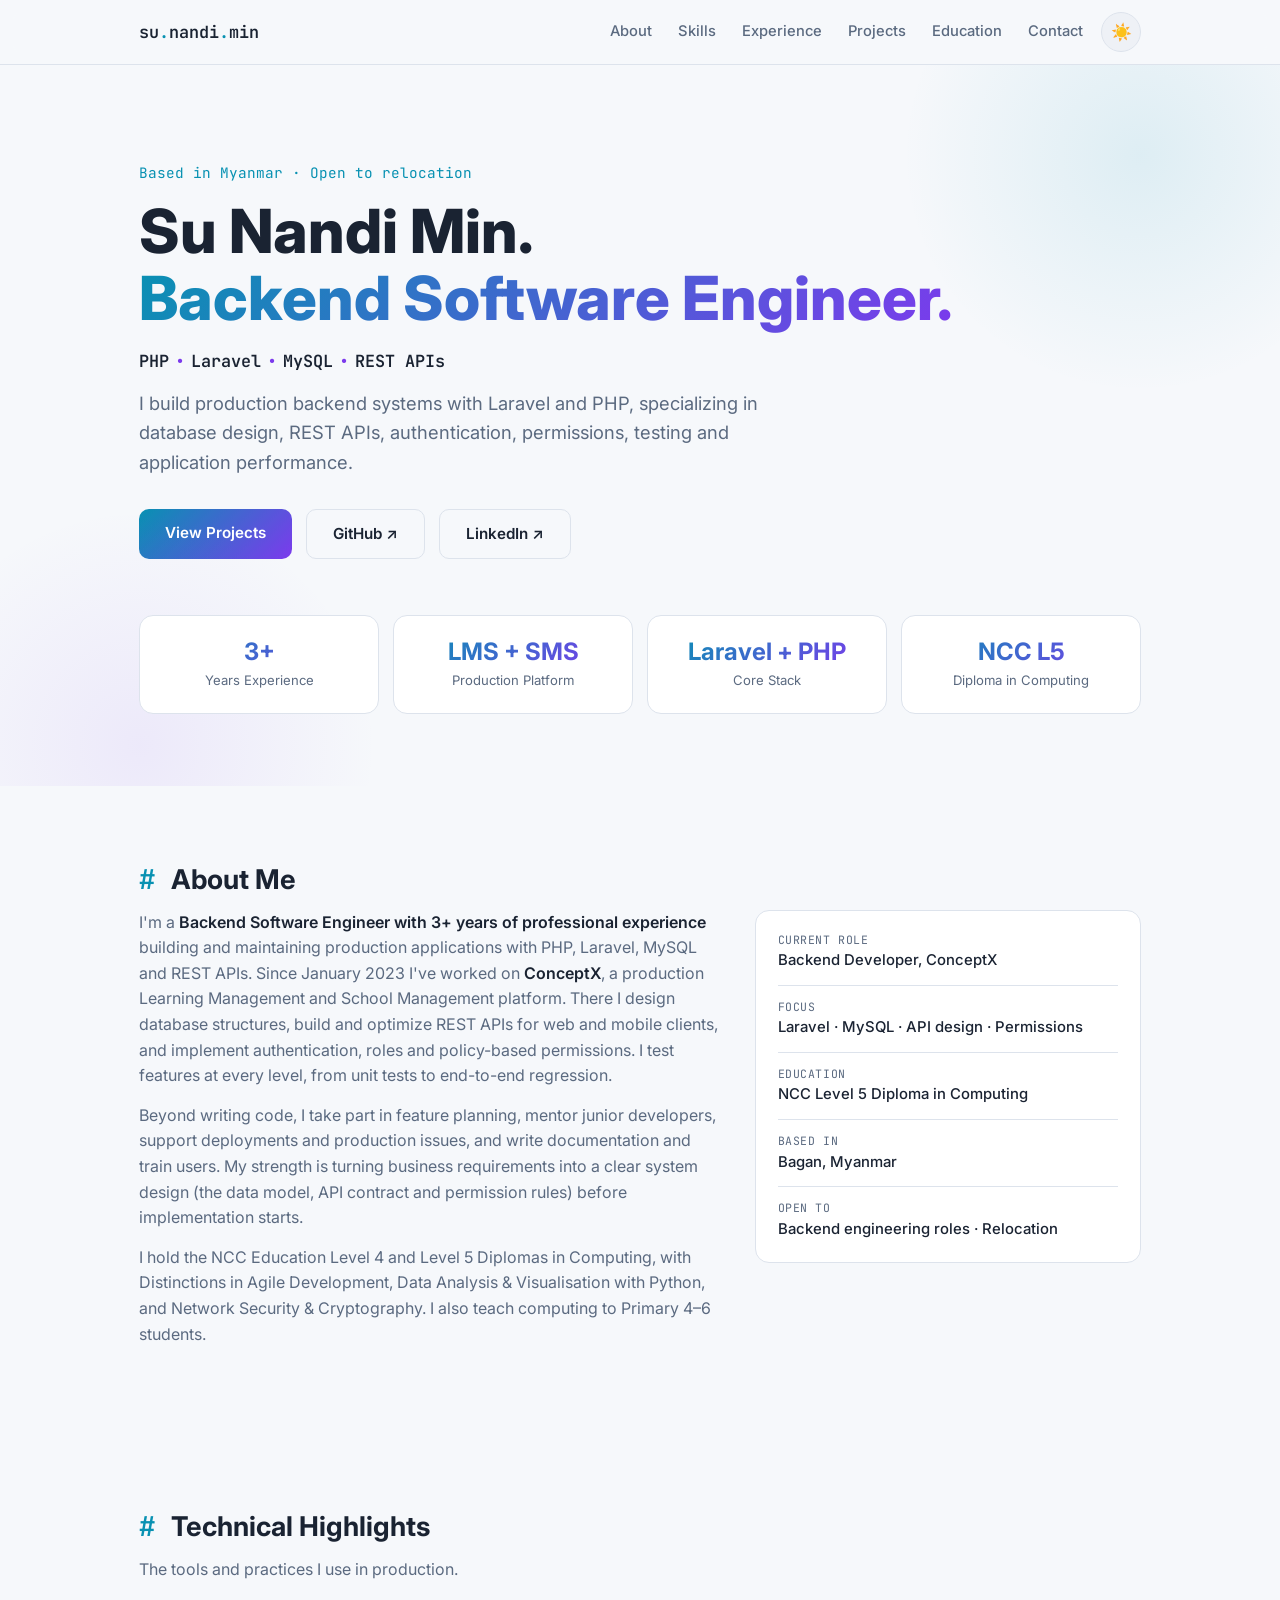
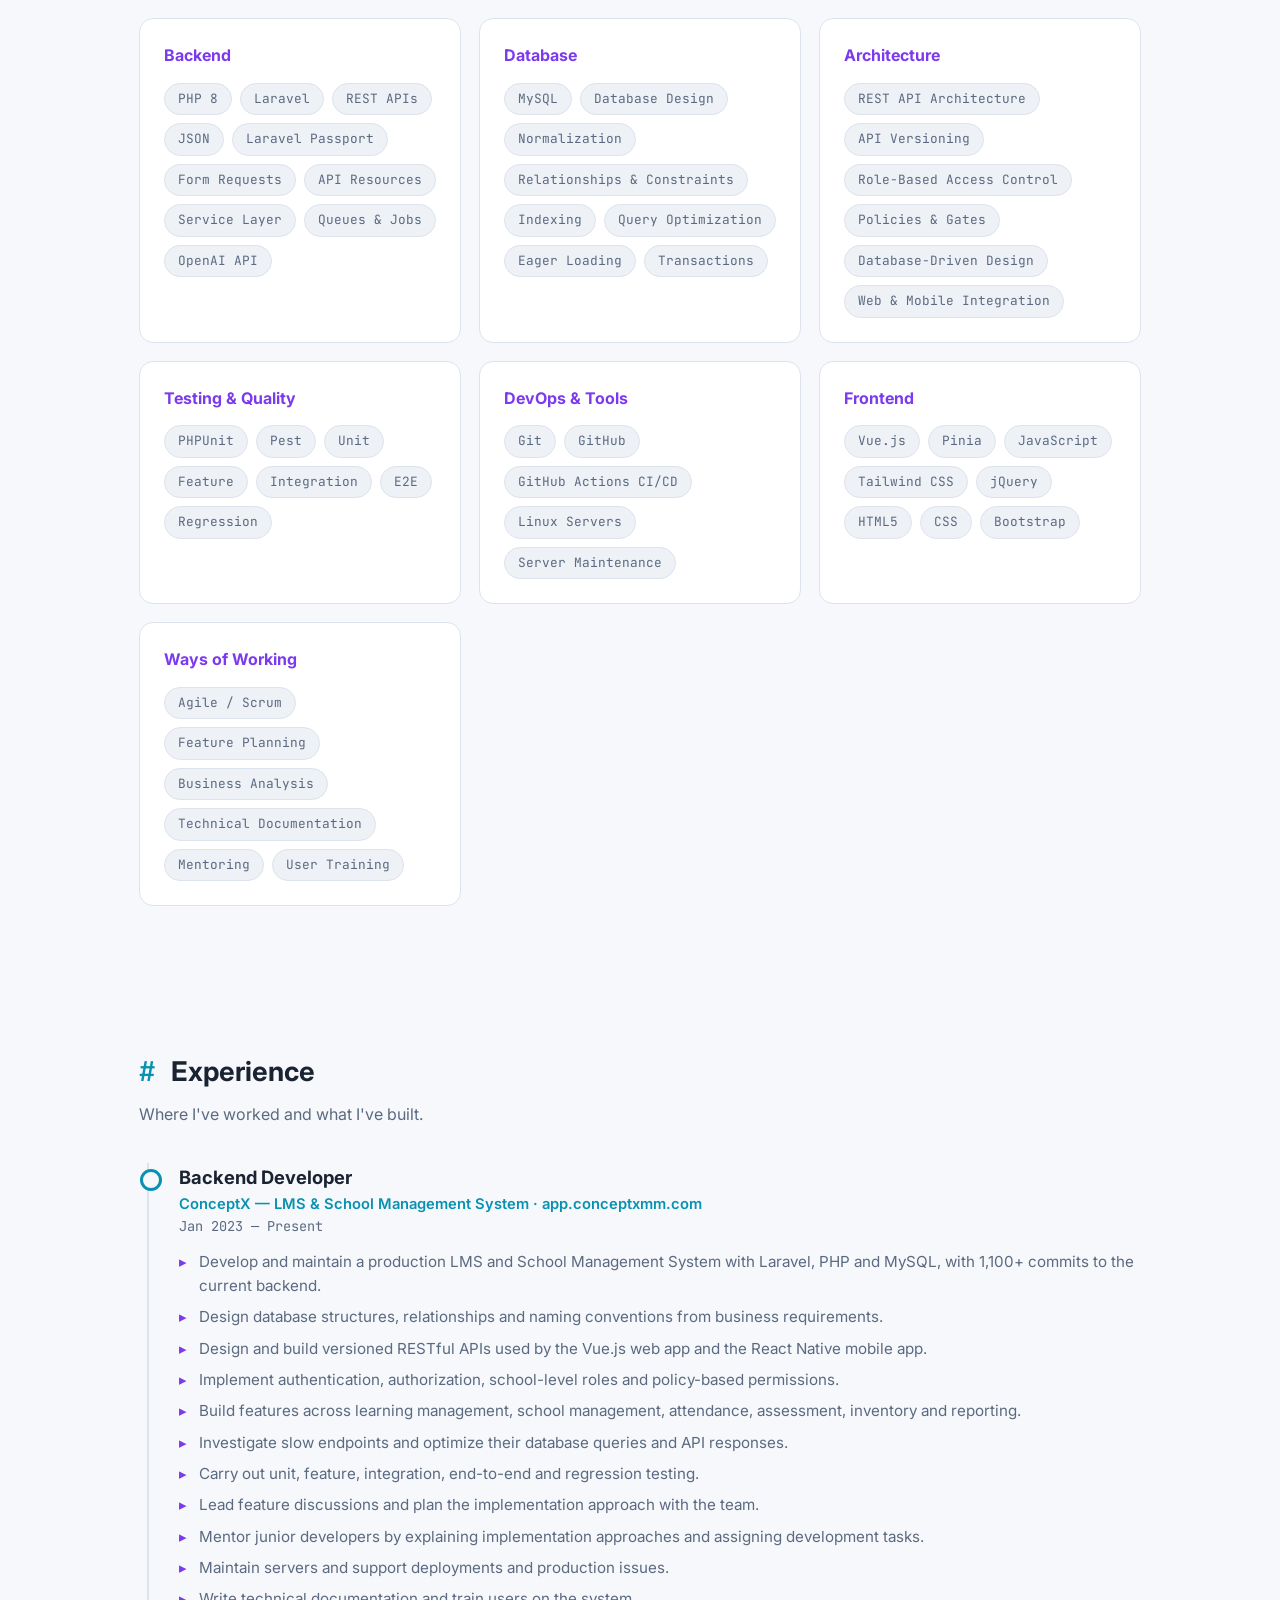
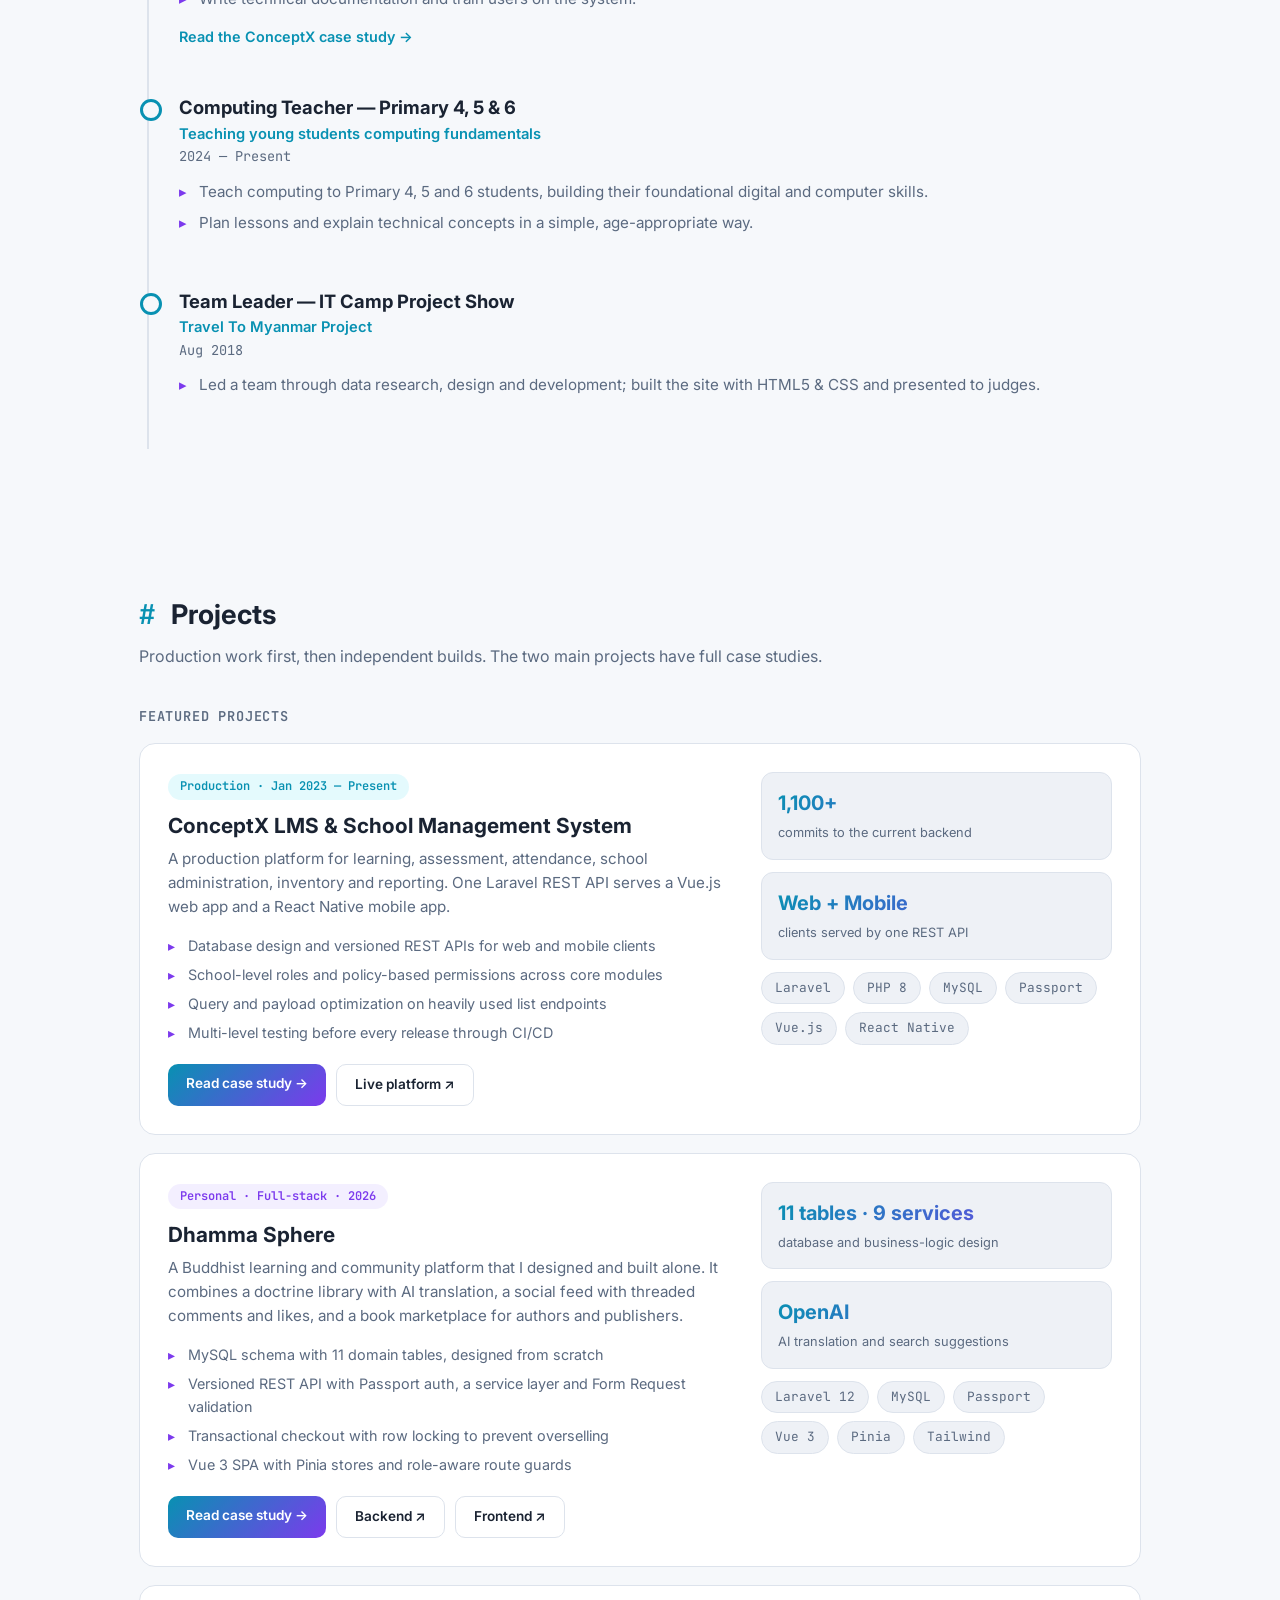
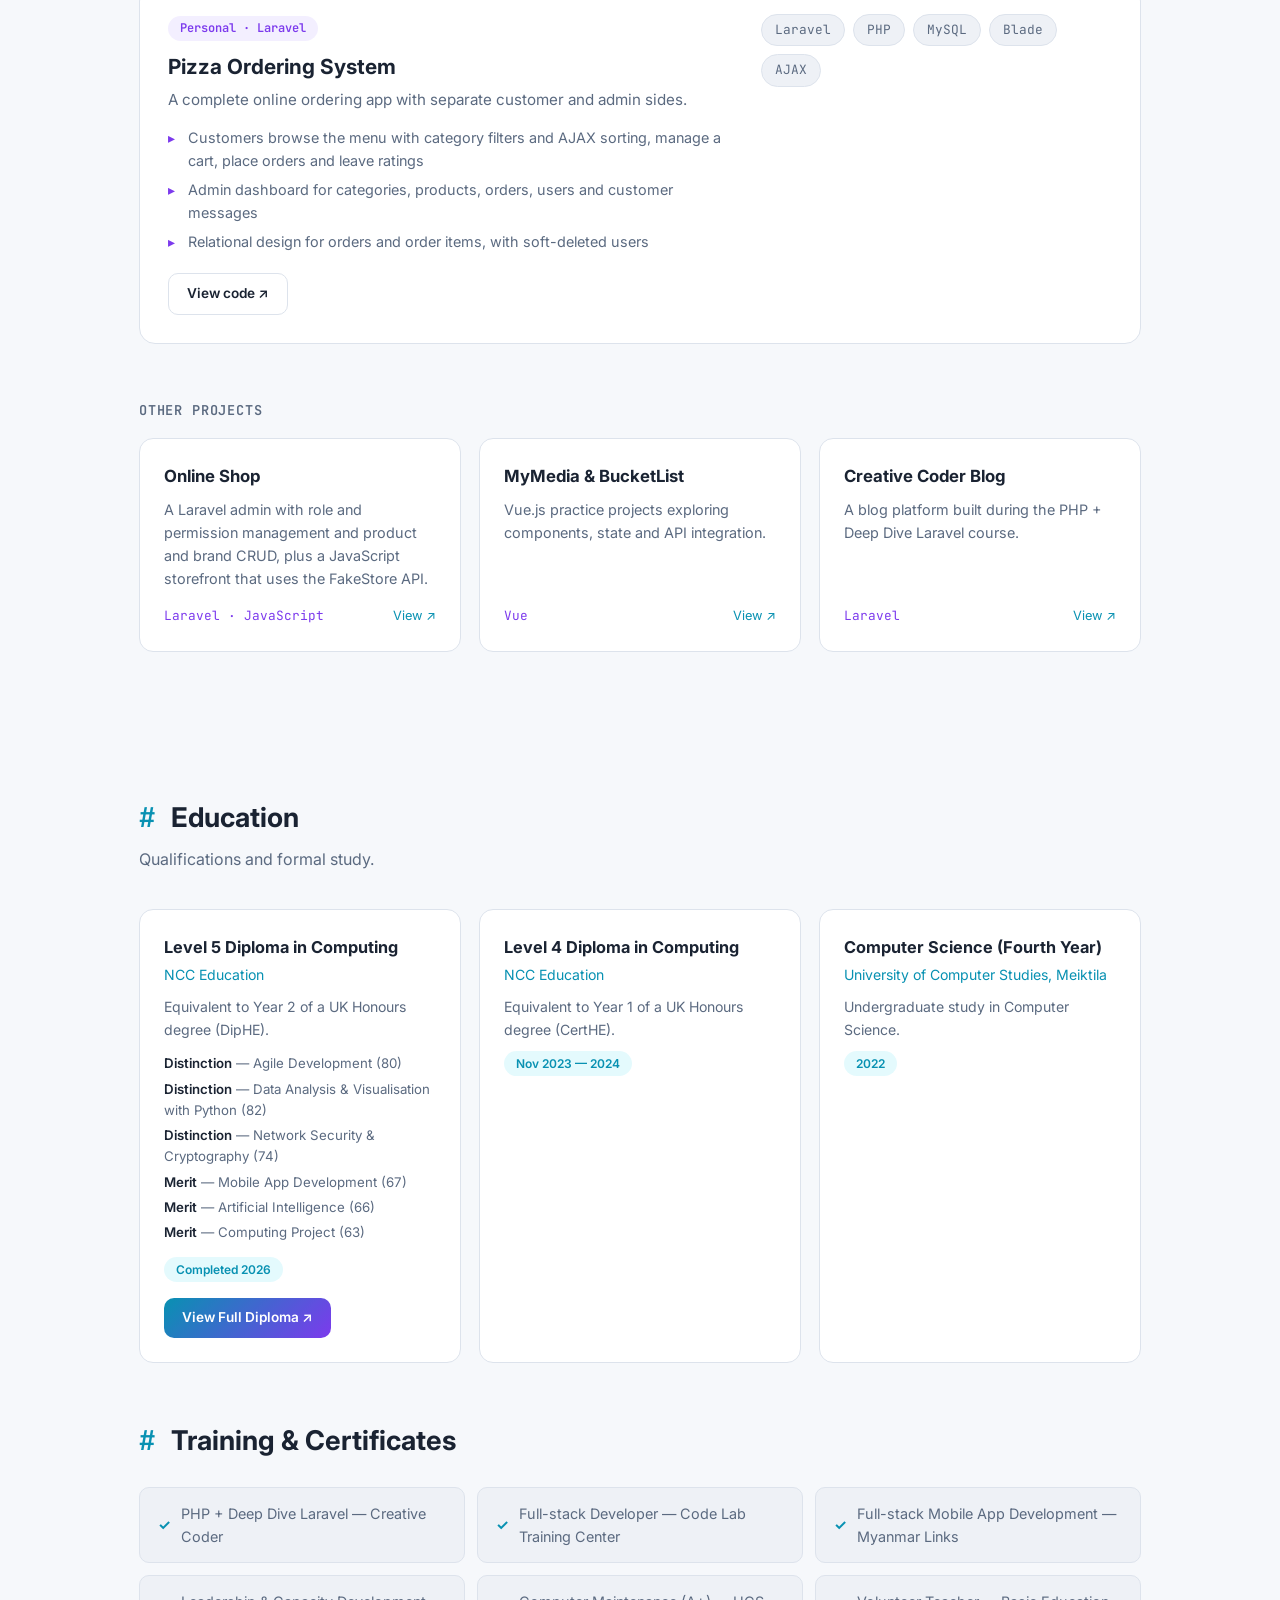
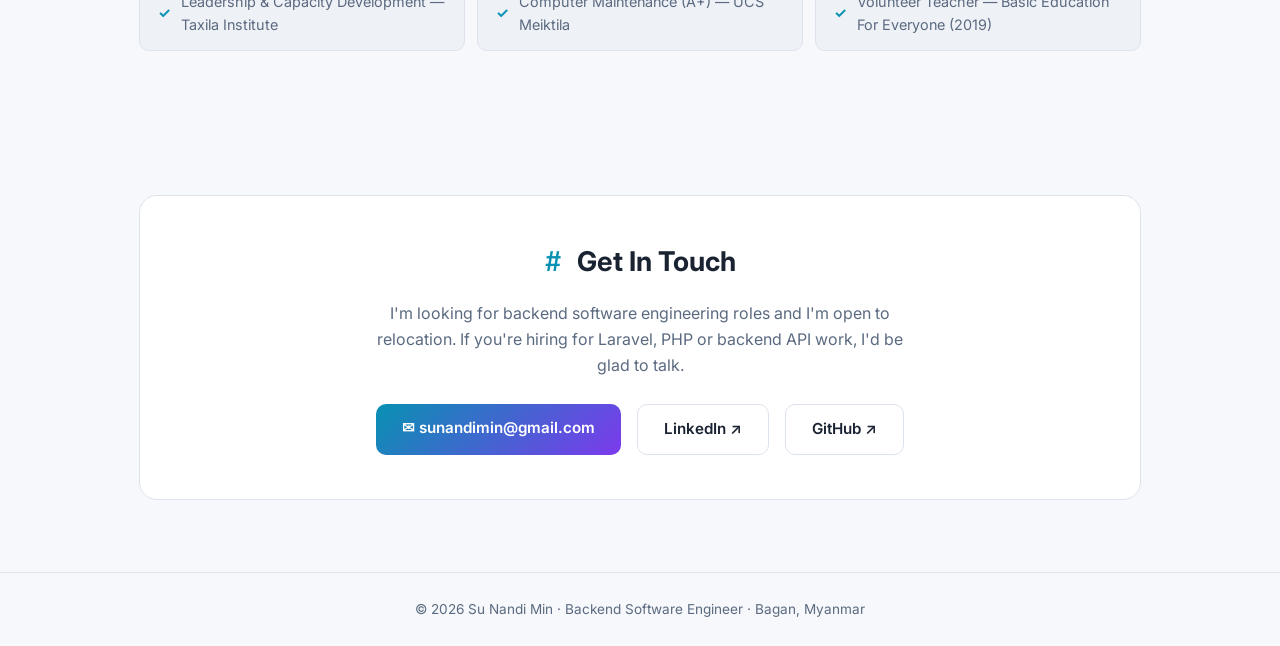
==== commit 1c666984: "Reposition portfolio as Backend Software Engineer and add case studies - New hero, summary and Techn" ====
--- a/index.html
+++ b/index.html
@@ -3,8 +3,12 @@
 <head>
 <meta charset="UTF-8">
 <meta name="viewport" content="width=device-width, initial-scale=1.0">
-<title>Su Nandi Min — Mid-Level Backend Developer</title>
-<meta name="description" content="Portfolio of Su Nandi Min, Mid-Level Backend Developer specializing in Laravel, PHP, MySQL and REST APIs.">
+<title>Su Nandi Min — Backend Software Engineer | PHP &amp; Laravel</title>
+<meta name="description" content="Su Nandi Min — Backend Software Engineer with 3+ years building production systems with PHP, Laravel, MySQL and REST APIs. Case studies, projects and experience.">
+<meta property="og:type" content="website">
+<meta property="og:url" content="https://su-nandi-min-portfolio.vercel.app/">
+<meta property="og:title" content="Su Nandi Min — Backend Software Engineer | PHP &amp; Laravel">
+<meta property="og:description" content="3+ years building production backend systems with Laravel, PHP, MySQL and REST APIs.">
 <link rel="preconnect" href="https://fonts.googleapis.com">
 <link href="https://fonts.googleapis.com/css2?family=Inter:wght@400;500;600;700;800&family=JetBrains+Mono:wght@400;600&display=swap" rel="stylesheet">
 <style>
@@ -39,29 +43,39 @@
 .nav-links a{color:var(--muted);font-size:.92rem;font-weight:500;transition:color .2s}
 .nav-links a:hover{color:var(--text)}
 /* Hero */
-.hero{padding:110px 0 90px;position:relative;overflow:hidden}
+.hero{padding:96px 0 72px;position:relative;overflow:hidden}
 .hero::before{content:'';position:absolute;top:-150px;right:-100px;width:480px;height:480px;background:radial-gradient(circle,var(--glow1),transparent 70%);pointer-events:none}
 .hero::after{content:'';position:absolute;bottom:-200px;left:-100px;width:480px;height:480px;background:radial-gradient(circle,var(--glow2),transparent 70%);pointer-events:none}
 .kicker{font-family:'JetBrains Mono',monospace;color:var(--accent);font-size:.9rem;margin-bottom:14px}
 h1{font-size:clamp(2.4rem,6vw,3.8rem);font-weight:800;line-height:1.1;margin-bottom:16px}
 h1 .grad{background:var(--grad);-webkit-background-clip:text;background-clip:text;color:transparent}
-.tagline{color:var(--muted);font-size:1.15rem;max-width:640px;margin-bottom:32px}
+.stack-line{font-family:'JetBrains Mono',monospace;font-size:1.05rem;font-weight:600;margin-bottom:14px}
+.stack-line i{font-style:normal;color:var(--accent2);margin:0 6px}
+.tagline{color:var(--muted);font-size:1.15rem;max-width:660px;margin-bottom:32px}
 .btns{display:flex;gap:14px;flex-wrap:wrap}
-.btn{padding:12px 26px;border-radius:10px;font-weight:600;font-size:.95rem;transition:transform .2s,box-shadow .2s}
+.btn{padding:12px 26px;border-radius:10px;font-weight:600;font-size:.95rem;transition:transform .2s,box-shadow .2s;display:inline-block}
+.btn-sm{padding:9px 18px;font-size:.85rem}
 .btn-primary{background:var(--grad);color:var(--btn-text)}
 .btn-outline{border:1px solid var(--border);color:var(--text)}
 .btn:hover{transform:translateY(-2px);box-shadow:0 8px 24px rgba(34,211,238,.18)}
+.hero-stats{display:grid;grid-template-columns:repeat(4,1fr);gap:14px;margin-top:56px;position:relative;z-index:1}
 /* Sections */
 section{padding:72px 0}
 h2{font-size:1.7rem;font-weight:700;margin-bottom:8px}
 h2::before{content:'# ';color:var(--accent);font-family:'JetBrains Mono',monospace}
 .sub{color:var(--muted);margin-bottom:36px}
 /* About */
-.about-grid{display:grid;grid-template-columns:1.4fr 1fr;gap:36px;align-items:start}
-.stat-cards{display:grid;grid-template-columns:1fr 1fr;gap:14px}
+.about-grid{display:grid;grid-template-columns:1.5fr 1fr;gap:36px;align-items:start}
+.about-grid p{color:var(--muted);margin-bottom:14px}
+.about-grid p b{color:var(--text);font-weight:600}
 .stat{background:var(--card);border:1px solid var(--border);border-radius:14px;padding:20px;text-align:center}
-.stat b{display:block;font-size:1.7rem;background:var(--grad);-webkit-background-clip:text;background-clip:text;color:transparent}
+.stat b{display:block;font-size:1.5rem;line-height:1.3;background:var(--grad);-webkit-background-clip:text;background-clip:text;color:transparent}
 .stat span{color:var(--muted);font-size:.82rem}
+.facts{background:var(--card);border:1px solid var(--border);border-radius:14px;padding:8px 22px}
+.facts div{padding:12px 0;border-bottom:1px solid var(--border)}
+.facts div:last-child{border-bottom:none}
+.facts dt{font-family:'JetBrains Mono',monospace;font-size:.72rem;color:var(--muted);text-transform:uppercase;letter-spacing:.05em}
+.facts dd{font-size:.93rem;font-weight:500}
 /* Skills */
 .skill-groups{display:grid;grid-template-columns:repeat(auto-fit,minmax(240px,1fr));gap:18px}
 .skill-card{background:var(--card);border:1px solid var(--border);border-radius:14px;padding:24px;transition:border-color .2s,transform .2s}
@@ -79,7 +93,24 @@
 .entry ul{list-style:none;color:var(--muted);font-size:.95rem}
 .entry li{padding-left:20px;position:relative;margin-bottom:7px}
 .entry li::before{content:'▸';position:absolute;left:0;color:var(--accent2)}
+.entry .more{display:inline-block;margin-top:6px;font-size:.9rem;font-weight:600}
 /* Projects */
+h3.group{font-family:'JetBrains Mono',monospace;font-size:.85rem;color:var(--muted);text-transform:uppercase;letter-spacing:.06em;font-weight:600;margin:0 0 16px}
+.featured{display:grid;gap:18px;margin-bottom:56px}
+.fp{background:var(--card);border:1px solid var(--border);border-radius:16px;padding:28px;display:grid;grid-template-columns:1.6fr 1fr;gap:32px;transition:border-color .2s}
+.fp:hover{border-color:var(--accent2)}
+.pill{display:inline-block;background:rgba(34,211,238,.12);color:var(--accent);border-radius:999px;padding:3px 12px;font-size:.75rem;font-weight:600;font-family:'JetBrains Mono',monospace;margin-bottom:12px}
+.pill.alt{background:rgba(167,139,250,.14);color:var(--accent2)}
+.fp h3{font-size:1.3rem;line-height:1.3;margin-bottom:8px}
+.fp p{color:var(--muted);font-size:.95rem;margin-bottom:14px}
+.fp ul{list-style:none;color:var(--muted);font-size:.9rem;margin-bottom:20px}
+.fp li{padding-left:20px;position:relative;margin-bottom:6px}
+.fp li::before{content:'▸';position:absolute;left:0;color:var(--accent2)}
+.fp .actions{display:flex;gap:10px;flex-wrap:wrap}
+.fp-side{display:flex;flex-direction:column;gap:12px}
+.fp-metric{background:var(--bg2);border:1px solid var(--border);border-radius:12px;padding:14px 16px}
+.fp-metric b{display:block;font-size:1.25rem;background:var(--grad);-webkit-background-clip:text;background-clip:text;color:transparent}
+.fp-metric span{color:var(--muted);font-size:.8rem}
 .proj-grid{display:grid;grid-template-columns:repeat(auto-fit,minmax(280px,1fr));gap:18px}
 .proj{background:var(--card);border:1px solid var(--border);border-radius:14px;padding:24px;display:flex;flex-direction:column;transition:border-color .2s,transform .2s}
 .proj:hover{border-color:var(--accent2);transform:translateY(-3px)}
@@ -107,7 +138,8 @@
 footer{border-top:1px solid var(--border);padding:26px 0;text-align:center;color:var(--muted);font-size:.85rem}
 .reveal{opacity:0;transform:translateY(24px);transition:opacity .6s ease,transform .6s ease}
 .reveal.on{opacity:1;transform:none}
-@media(max-width:760px){.about-grid{grid-template-columns:1fr}.nav-links{display:none}}
+@media(max-width:860px){.fp{grid-template-columns:1fr;gap:20px}}
+@media(max-width:760px){.about-grid{grid-template-columns:1fr}.nav-links{display:none}.hero-stats{grid-template-columns:1fr 1fr;margin-top:40px}.hero-stats .stat{padding:16px 10px}.hero-stats .stat b{font-size:1.15rem}.fp{padding:22px}.contact-card{padding:32px 20px}}
 </style>
 </head>
 <body>
@@ -124,12 +156,20 @@
 </div></nav>
 
 <header class="hero"><div class="container">
-  <p class="kicker">Hi, my name is</p>
-  <h1>Su Nandi Min.<br><span class="grad">Mid-Level Backend Developer.</span></h1>
-  <p class="tagline">I build robust, scalable backend systems with Laravel &amp; PHP — from database design and RESTful APIs to full learning &amp; school management platforms used in production.</p>
+  <p class="kicker">Based in Myanmar · Open to relocation</p>
+  <h1>Su Nandi Min.<br><span class="grad">Backend Software Engineer.</span></h1>
+  <p class="stack-line">PHP<i>•</i>Laravel<i>•</i>MySQL<i>•</i>REST APIs</p>
+  <p class="tagline">I build production backend systems with Laravel and PHP, specializing in database design, REST APIs, authentication, permissions, testing and application performance.</p>
   <div class="btns">
-    <a class="btn btn-primary" href="#contact">Get in touch</a>
+    <a class="btn btn-primary" href="#projects">View Projects</a>
     <a class="btn btn-outline" href="https://github.com/SuNandiMin" target="_blank" rel="noopener">GitHub ↗</a>
+    <a class="btn btn-outline" href="https://www.linkedin.com/in/su-nandi-min-b5b77828a/" target="_blank" rel="noopener">LinkedIn ↗</a>
+  </div>
+  <div class="hero-stats">
+    <div class="stat"><b>3+</b><span>Years Experience</span></div>
+    <div class="stat"><b>LMS + SMS</b><span>Production Platform</span></div>
+    <div class="stat"><b>Laravel + PHP</b><span>Core Stack</span></div>
+    <div class="stat"><b>NCC L5</b><span>Diploma in Computing</span></div>
   </div>
 </div></header>
 
@@ -137,42 +177,44 @@
   <h2>About Me</h2>
   <div class="about-grid">
     <div>
-      <p style="color:var(--muted)">I'm an experienced and motivated backend developer from Bagan, Myanmar, with 3+ years of professional expertise in Laravel and PHP. Since January 2023 I've been building and maintaining ConceptX — a Learning Management &amp; School Management platform — where I design database structures, develop RESTful APIs, lead feature planning, mentor junior developers, and run the full testing cycle from unit tests to end-to-end regression testing. I'm a deep thinker with strong problem-solving skills — I can independently design an entire project flow from business requirements, and database flow design is one of my greatest strengths.</p>
-      <p style="color:var(--muted);margin-top:14px">I hold the NCC Education Level 4 and Level 5 Diplomas in Computing, earning Distinctions in Agile Development, Data Analysis &amp; Visualisation with Python, and Network Security &amp; Cryptography. Alongside my development work, I also teach computing to Primary 4, 5 and 6 students.</p>
-    </div>
-    <div class="stat-cards">
-      <div class="stat"><b>3+</b><span>Years Experience</span></div>
-      <div class="stat"><b>13</b><span>GitHub Repos</span></div>
-      <div class="stat"><b>L5</b><span>NCC Diploma in Computing</span></div>
-      <div class="stat"><b>5</b><span>Major Systems Delivered</span></div>
-    </div>
+      <p>I'm a <b>Backend Software Engineer with 3+ years of professional experience</b> building and maintaining production applications with PHP, Laravel, MySQL and REST APIs. Since January 2023 I've worked on <b>ConceptX</b>, a production Learning Management and School Management platform. There I design database structures, build and optimize REST APIs for web and mobile clients, and implement authentication, roles and policy-based permissions. I test features at every level, from unit tests to end-to-end regression.</p>
+      <p>Beyond writing code, I take part in feature planning, mentor junior developers, support deployments and production issues, and write documentation and train users. My strength is turning business requirements into a clear system design (the data model, API contract and permission rules) before implementation starts.</p>
+      <p>I hold the NCC Education Level 4 and Level 5 Diplomas in Computing, with Distinctions in Agile Development, Data Analysis &amp; Visualisation with Python, and Network Security &amp; Cryptography. I also teach computing to Primary 4–6 students.</p>
+    </div>
+    <dl class="facts">
+      <div><dt>Current role</dt><dd>Backend Developer, ConceptX</dd></div>
+      <div><dt>Focus</dt><dd>Laravel · MySQL · API design · Permissions</dd></div>
+      <div><dt>Education</dt><dd>NCC Level 5 Diploma in Computing</dd></div>
+      <div><dt>Based in</dt><dd>Bagan, Myanmar</dd></div>
+      <div><dt>Open to</dt><dd>Backend engineering roles · Relocation</dd></div>
+    </dl>
   </div>
 </div></section>
 
 <section id="skills"><div class="container reveal">
-  <h2>Skills</h2>
-  <p class="sub">Technologies and tools I work with daily.</p>
+  <h2>Technical Highlights</h2>
+  <p class="sub">The tools and practices I use in production.</p>
   <div class="skill-groups">
     <div class="skill-card"><h3>Backend</h3><div class="tags">
-      <span class="tag">Laravel</span><span class="tag">PHP</span><span class="tag">REST APIs</span><span class="tag">JSON</span><span class="tag">Policy &amp; Permissions</span>
+      <span class="tag">PHP 8</span><span class="tag">Laravel</span><span class="tag">REST APIs</span><span class="tag">JSON</span><span class="tag">Laravel Passport</span><span class="tag">Form Requests</span><span class="tag">API Resources</span><span class="tag">Service Layer</span><span class="tag">Queues &amp; Jobs</span><span class="tag">OpenAI API</span>
     </div></div>
     <div class="skill-card"><h3>Database</h3><div class="tags">
-      <span class="tag">MySQL</span><span class="tag">Database Design</span><span class="tag">Normalization</span><span class="tag">DB Designer</span>
+      <span class="tag">MySQL</span><span class="tag">Database Design</span><span class="tag">Normalization</span><span class="tag">Relationships &amp; Constraints</span><span class="tag">Indexing</span><span class="tag">Query Optimization</span><span class="tag">Eager Loading</span><span class="tag">Transactions</span>
+    </div></div>
+    <div class="skill-card"><h3>Architecture</h3><div class="tags">
+      <span class="tag">REST API Architecture</span><span class="tag">API Versioning</span><span class="tag">Role-Based Access Control</span><span class="tag">Policies &amp; Gates</span><span class="tag">Database-Driven Design</span><span class="tag">Web &amp; Mobile Integration</span>
+    </div></div>
+    <div class="skill-card"><h3>Testing &amp; Quality</h3><div class="tags">
+      <span class="tag">PHPUnit</span><span class="tag">Pest</span><span class="tag">Unit</span><span class="tag">Feature</span><span class="tag">Integration</span><span class="tag">E2E</span><span class="tag">Regression</span>
+    </div></div>
+    <div class="skill-card"><h3>DevOps &amp; Tools</h3><div class="tags">
+      <span class="tag">Git</span><span class="tag">GitHub</span><span class="tag">GitHub Actions CI/CD</span><span class="tag">Linux Servers</span><span class="tag">Server Maintenance</span>
     </div></div>
     <div class="skill-card"><h3>Frontend</h3><div class="tags">
-      <span class="tag">JavaScript</span><span class="tag">Vue.js</span><span class="tag">jQuery</span><span class="tag">HTML5</span><span class="tag">CSS</span><span class="tag">Bootstrap</span>
-    </div></div>
-    <div class="skill-card"><h3>Testing &amp; Tools</h3><div class="tags">
-      <span class="tag">Unit Testing</span><span class="tag">Feature Testing</span><span class="tag">Integration</span><span class="tag">E2E</span><span class="tag">Regression</span><span class="tag">Git</span>
-    </div></div>
-    <div class="skill-card"><h3>Also Studied</h3><div class="tags">
-      <span class="tag">Python (Data Analysis)</span><span class="tag">AI Fundamentals</span><span class="tag">Mobile App Dev</span><span class="tag">Network Security</span><span class="tag">Agile</span>
-    </div></div>
-    <div class="skill-card"><h3>Soft Skills</h3><div class="tags">
-      <span class="tag">Deep Thinking</span><span class="tag">Problem Solving</span><span class="tag">Leadership</span><span class="tag">Communication</span><span class="tag">Critical Thinking</span><span class="tag">Mentoring</span><span class="tag">Fast Learner</span>
-    </div></div>
-    <div class="skill-card"><h3>Strengths</h3><div class="tags">
-      <span class="tag">Project Flow Design</span><span class="tag">Business Analysis</span><span class="tag">Database Flow Design</span><span class="tag">Independent Planning</span>
+      <span class="tag">Vue.js</span><span class="tag">Pinia</span><span class="tag">JavaScript</span><span class="tag">Tailwind CSS</span><span class="tag">jQuery</span><span class="tag">HTML5</span><span class="tag">CSS</span><span class="tag">Bootstrap</span>
+    </div></div>
+    <div class="skill-card"><h3>Ways of Working</h3><div class="tags">
+      <span class="tag">Agile / Scrum</span><span class="tag">Feature Planning</span><span class="tag">Business Analysis</span><span class="tag">Technical Documentation</span><span class="tag">Mentoring</span><span class="tag">User Training</span>
     </div></div>
   </div>
 </div></section>
@@ -186,12 +228,19 @@
       <div class="where">ConceptX — LMS &amp; School Management System · <a href="https://app.conceptxmm.com" target="_blank" rel="noopener">app.conceptxmm.com</a></div>
       <div class="when">Jan 2023 — Present</div>
       <ul>
-        <li>Design database structures and naming conventions; build RESTful APIs for frontend integration and a full backend dashboard.</li>
-        <li>Own major features: Learning Management System, School Management System, Inventory, Reporting, and Permission with Policy.</li>
-        <li>Lead feature discussions, plan the best implementation approach, and explain the plan to the team.</li>
-        <li>Run unit, feature, integration, end-to-end and regression testing; write documentation for completed tasks.</li>
-        <li>Maintain servers, assign and coach junior developers, and deliver user training.</li>
+        <li>Develop and maintain a production LMS and School Management System with Laravel, PHP and MySQL, with 1,100+ commits to the current backend.</li>
+        <li>Design database structures, relationships and naming conventions from business requirements.</li>
+        <li>Design and build versioned RESTful APIs used by the Vue.js web app and the React Native mobile app.</li>
+        <li>Implement authentication, authorization, school-level roles and policy-based permissions.</li>
+        <li>Build features across learning management, school management, attendance, assessment, inventory and reporting.</li>
+        <li>Investigate slow endpoints and optimize their database queries and API responses.</li>
+        <li>Carry out unit, feature, integration, end-to-end and regression testing.</li>
+        <li>Lead feature discussions and plan the implementation approach with the team.</li>
+        <li>Mentor junior developers by explaining implementation approaches and assigning development tasks.</li>
+        <li>Maintain servers and support deployments and production issues.</li>
+        <li>Write technical documentation and train users on the system.</li>
       </ul>
+      <a class="more" href="conceptx.html">Read the ConceptX case study →</a>
     </div>
     <div class="entry">
       <h3>Computing Teacher — Primary 4, 5 &amp; 6</h3>
@@ -215,20 +264,87 @@
 
 <section id="projects"><div class="container reveal">
   <h2>Projects</h2>
-  <p class="sub">Selected work from my GitHub.</p>
+  <p class="sub">Production work first, then independent builds. The two main projects have full case studies.</p>
+
+  <h3 class="group">Featured Projects</h3>
+  <div class="featured">
+
+    <article class="fp">
+      <div>
+        <span class="pill">Production · Jan 2023 — Present</span>
+        <h3>ConceptX LMS &amp; School Management System</h3>
+        <p>A production platform for learning, assessment, attendance, school administration, inventory and reporting. One Laravel REST API serves a Vue.js web app and a React Native mobile app.</p>
+        <ul>
+          <li>Database design and versioned REST APIs for web and mobile clients</li>
+          <li>School-level roles and policy-based permissions across core modules</li>
+          <li>Query and payload optimization on heavily used list endpoints</li>
+          <li>Multi-level testing before every release through CI/CD</li>
+        </ul>
+        <div class="actions">
+          <a class="btn btn-primary btn-sm" href="conceptx.html">Read case study →</a>
+          <a class="btn btn-outline btn-sm" href="https://app.conceptxmm.com" target="_blank" rel="noopener">Live platform ↗</a>
+        </div>
+      </div>
+      <div class="fp-side">
+        <div class="fp-metric"><b>1,100+</b><span>commits to the current backend</span></div>
+        <div class="fp-metric"><b>Web + Mobile</b><span>clients served by one REST API</span></div>
+        <div class="tags"><span class="tag">Laravel</span><span class="tag">PHP 8</span><span class="tag">MySQL</span><span class="tag">Passport</span><span class="tag">Vue.js</span><span class="tag">React Native</span></div>
+      </div>
+    </article>
+
+    <article class="fp">
+      <div>
+        <span class="pill alt">Personal · Full-stack · 2026</span>
+        <h3>Dhamma Sphere</h3>
+        <p>A Buddhist learning and community platform that I designed and built alone. It combines a doctrine library with AI translation, a social feed with threaded comments and likes, and a book marketplace for authors and publishers.</p>
+        <ul>
+          <li>MySQL schema with 11 domain tables, designed from scratch</li>
+          <li>Versioned REST API with Passport auth, a service layer and Form Request validation</li>
+          <li>Transactional checkout with row locking to prevent overselling</li>
+          <li>Vue 3 SPA with Pinia stores and role-aware route guards</li>
+        </ul>
+        <div class="actions">
+          <a class="btn btn-primary btn-sm" href="dhamma-sphere.html">Read case study →</a>
+          <a class="btn btn-outline btn-sm" href="https://github.com/SuNandiMin/dhamma-sphere-backend" target="_blank" rel="noopener">Backend ↗</a>
+          <a class="btn btn-outline btn-sm" href="https://github.com/SuNandiMin/dhamma-sphere" target="_blank" rel="noopener">Frontend ↗</a>
+        </div>
+      </div>
+      <div class="fp-side">
+        <div class="fp-metric"><b>11 tables · 9 services</b><span>database and business-logic design</span></div>
+        <div class="fp-metric"><b>OpenAI</b><span>AI translation and search suggestions</span></div>
+        <div class="tags"><span class="tag">Laravel 12</span><span class="tag">MySQL</span><span class="tag">Passport</span><span class="tag">Vue 3</span><span class="tag">Pinia</span><span class="tag">Tailwind</span></div>
+      </div>
+    </article>
+
+    <article class="fp">
+      <div>
+        <span class="pill alt">Personal · Laravel</span>
+        <h3>Pizza Ordering System</h3>
+        <p>A complete online ordering app with separate customer and admin sides.</p>
+        <ul>
+          <li>Customers browse the menu with category filters and AJAX sorting, manage a cart, place orders and leave ratings</li>
+          <li>Admin dashboard for categories, products, orders, users and customer messages</li>
+          <li>Relational design for orders and order items, with soft-deleted users</li>
+        </ul>
+        <div class="actions">
+          <a class="btn btn-outline btn-sm" href="https://github.com/SuNandiMin/PizzaOrderingSystem" target="_blank" rel="noopener">View code ↗</a>
+        </div>
+      </div>
+      <div class="fp-side">
+        <div class="tags"><span class="tag">Laravel</span><span class="tag">PHP</span><span class="tag">MySQL</span><span class="tag">Blade</span><span class="tag">AJAX</span></div>
+      </div>
+    </article>
+
+  </div>
+
+  <h3 class="group">Other Projects</h3>
   <div class="proj-grid">
-    <div class="proj"><h3>Dhamma Sphere</h3><p>A Dhamma web application — Vue.js frontend with a dedicated Laravel/PHP backend API.</p>
-      <div class="foot"><span class="lang">Vue · PHP</span><a href="https://github.com/SuNandiMin/dhamma-sphere" target="_blank" rel="noopener">View ↗</a></div></div>
-    <div class="proj"><h3>ConceptX LMS &amp; SMS</h3><p>Production learning &amp; school management platform: courses, tests, reporting, inventory and role-based permissions.</p>
-      <div class="foot"><span class="lang">Laravel · MySQL</span><a href="https://app.conceptxmm.com" target="_blank" rel="noopener">Live ↗</a></div></div>
-    <div class="proj"><h3>Pizza Ordering System</h3><p>An online food ordering flow with menu browsing and order management.</p>
-      <div class="foot"><span class="lang">PHP · CSS</span><a href="https://github.com/SuNandiMin/PizzaOrderingSystem" target="_blank" rel="noopener">View ↗</a></div></div>
-    <div class="proj"><h3>Online Shop</h3><p>E-commerce shop built with PHP, plus a JavaScript storefront consuming the FakeStore API.</p>
-      <div class="foot"><span class="lang">PHP · JavaScript</span><a href="https://github.com/SuNandiMin/onlineshop" target="_blank" rel="noopener">View ↗</a></div></div>
+    <div class="proj"><h3>Online Shop</h3><p>A Laravel admin with role and permission management and product and brand CRUD, plus a JavaScript storefront that uses the FakeStore API.</p>
+      <div class="foot"><span class="lang">Laravel · JavaScript</span><a href="https://github.com/SuNandiMin/onlineshop" target="_blank" rel="noopener">View ↗</a></div></div>
     <div class="proj"><h3>MyMedia &amp; BucketList</h3><p>Vue.js practice projects exploring components, state and API integration.</p>
       <div class="foot"><span class="lang">Vue</span><a href="https://github.com/SuNandiMin/MyMedia" target="_blank" rel="noopener">View ↗</a></div></div>
-    <div class="proj"><h3>Creative Coder Blog</h3><p>Blog platform built during the PHP + Deep Dive Laravel course.</p>
-      <div class="foot"><span class="lang">PHP</span><a href="https://github.com/SuNandiMin/BlogProjectCreativeCoder" target="_blank" rel="noopener">View ↗</a></div></div>
+    <div class="proj"><h3>Creative Coder Blog</h3><p>A blog platform built during the PHP + Deep Dive Laravel course.</p>
+      <div class="foot"><span class="lang">Laravel</span><a href="https://github.com/SuNandiMin/BlogProjectCreativeCoder" target="_blank" rel="noopener">View ↗</a></div></div>
   </div>
 </div></section>
 
@@ -278,7 +394,7 @@
 <section id="contact"><div class="container reveal">
   <div class="contact-card">
     <h2 style="display:inline-block">Get In Touch</h2>
-    <p style="color:var(--muted);max-width:520px;margin:10px auto 0">I'm open to new opportunities and collaborations. Whether you have a question or just want to say hi, my inbox is always open.</p>
+    <p style="color:var(--muted);max-width:560px;margin:10px auto 0">I'm looking for backend software engineering roles and I'm open to relocation. If you're hiring for Laravel, PHP or backend API work, I'd be glad to talk.</p>
     <div class="contact-links">
       <a class="btn btn-primary" href="mailto:sunandimin@gmail.com">✉ sunandimin@gmail.com</a>
       <a class="btn btn-outline" href="https://www.linkedin.com/in/su-nandi-min-b5b77828a/" target="_blank" rel="noopener">LinkedIn ↗</a>
@@ -287,10 +403,10 @@
   </div>
 </div></section>
 
-<footer><div class="container">© 2026 Su Nandi Min · Built with ♥ · Bagan, Myanmar</div></footer>
+<footer><div class="container">© 2026 Su Nandi Min · Backend Software Engineer · Bagan, Myanmar</div></footer>
 
 <script>
-const obs=new IntersectionObserver(es=>es.forEach(e=>{if(e.isIntersecting){e.target.classList.add('on');obs.unobserve(e.target)}}),{threshold:.12});
+const obs=new IntersectionObserver(es=>es.forEach(e=>{if(e.isIntersecting){e.target.classList.add('on');obs.unobserve(e.target)}}),{threshold:.05});
 document.querySelectorAll('.reveal').forEach(el=>obs.observe(el));
 
 // Dark / light mode toggle
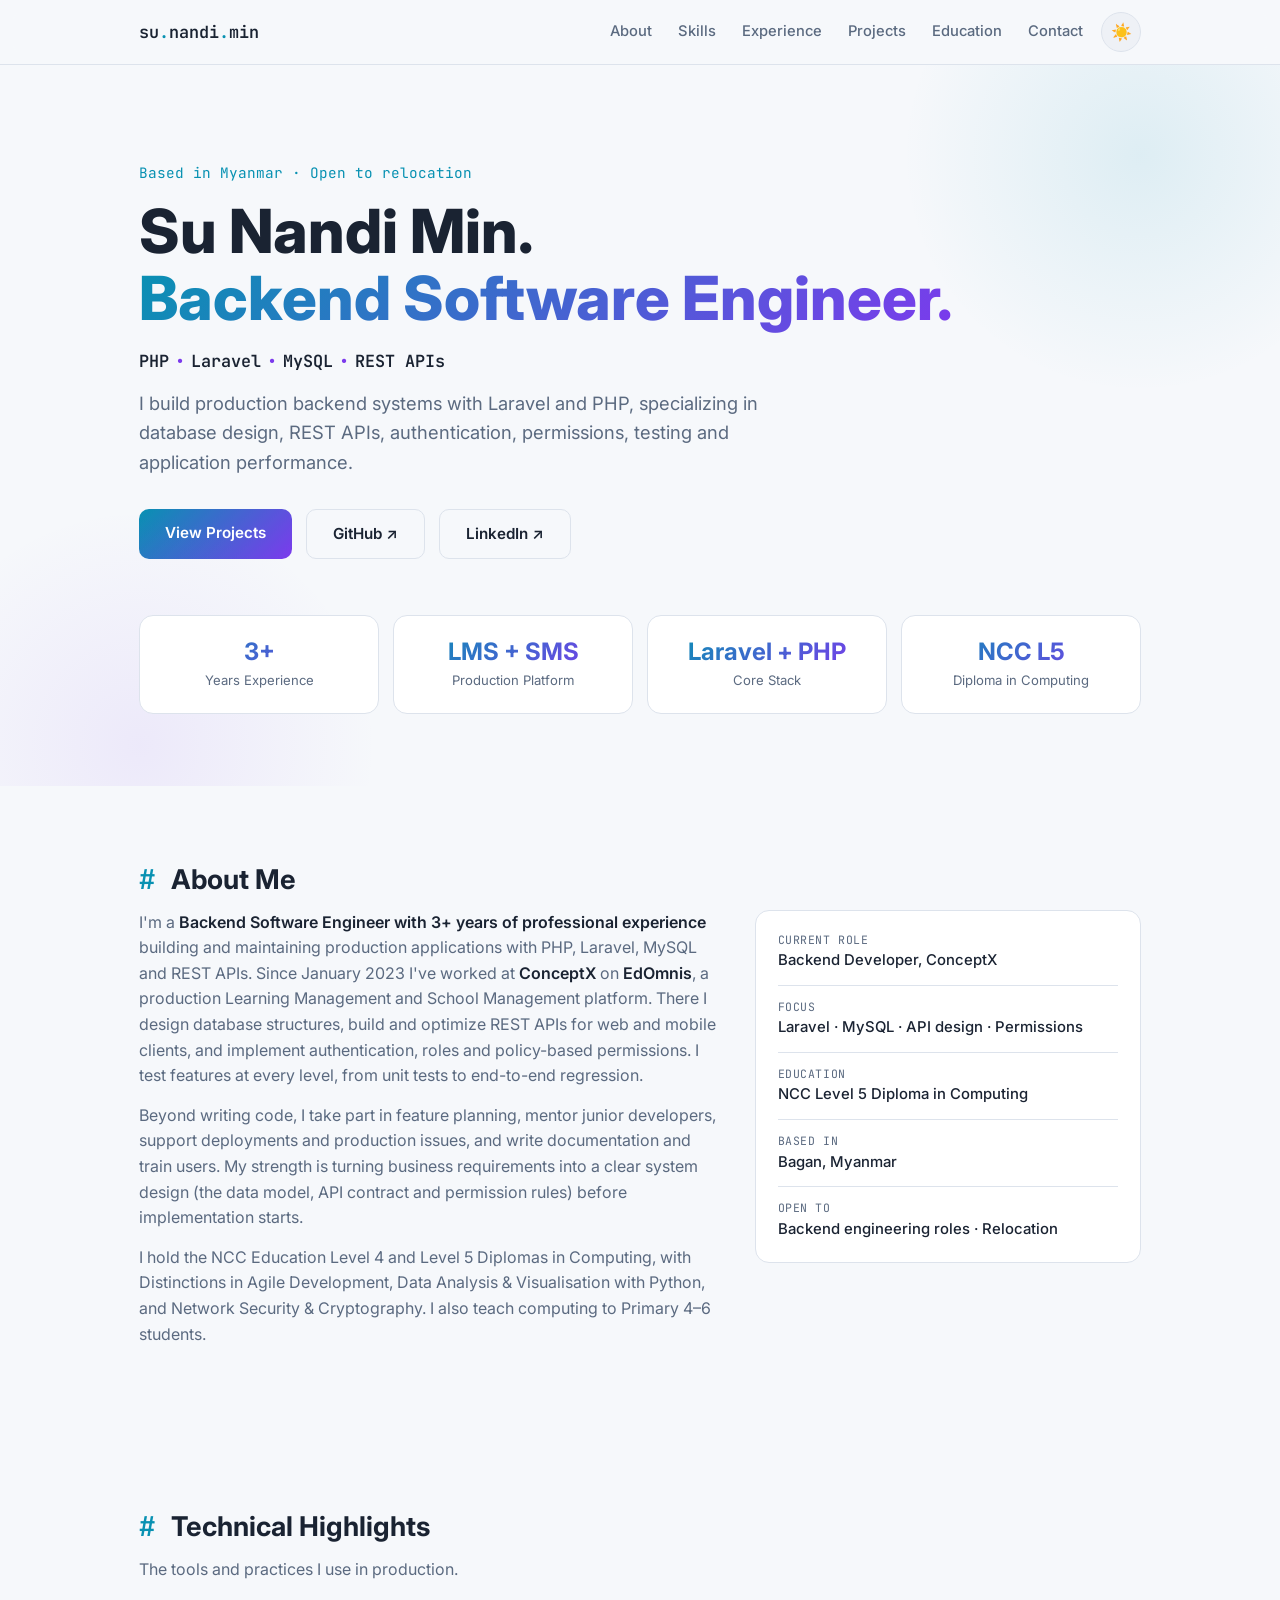
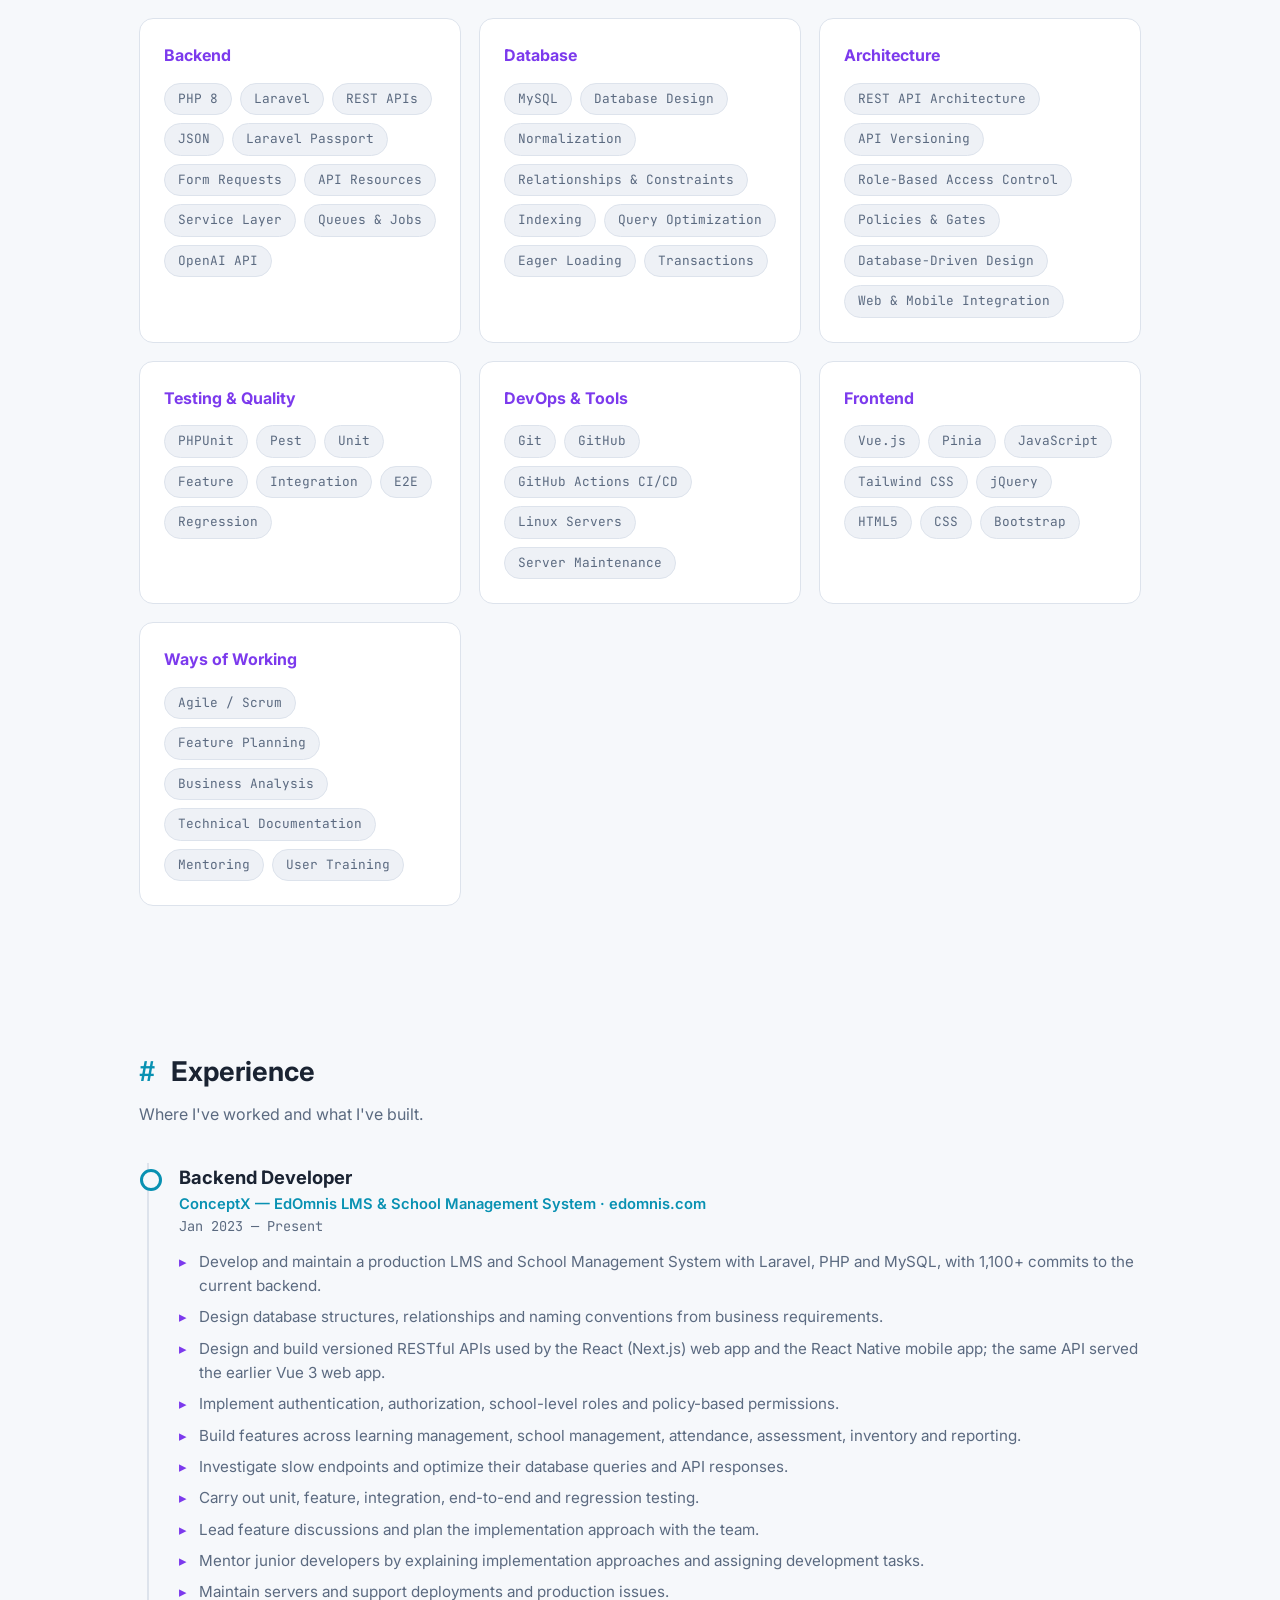
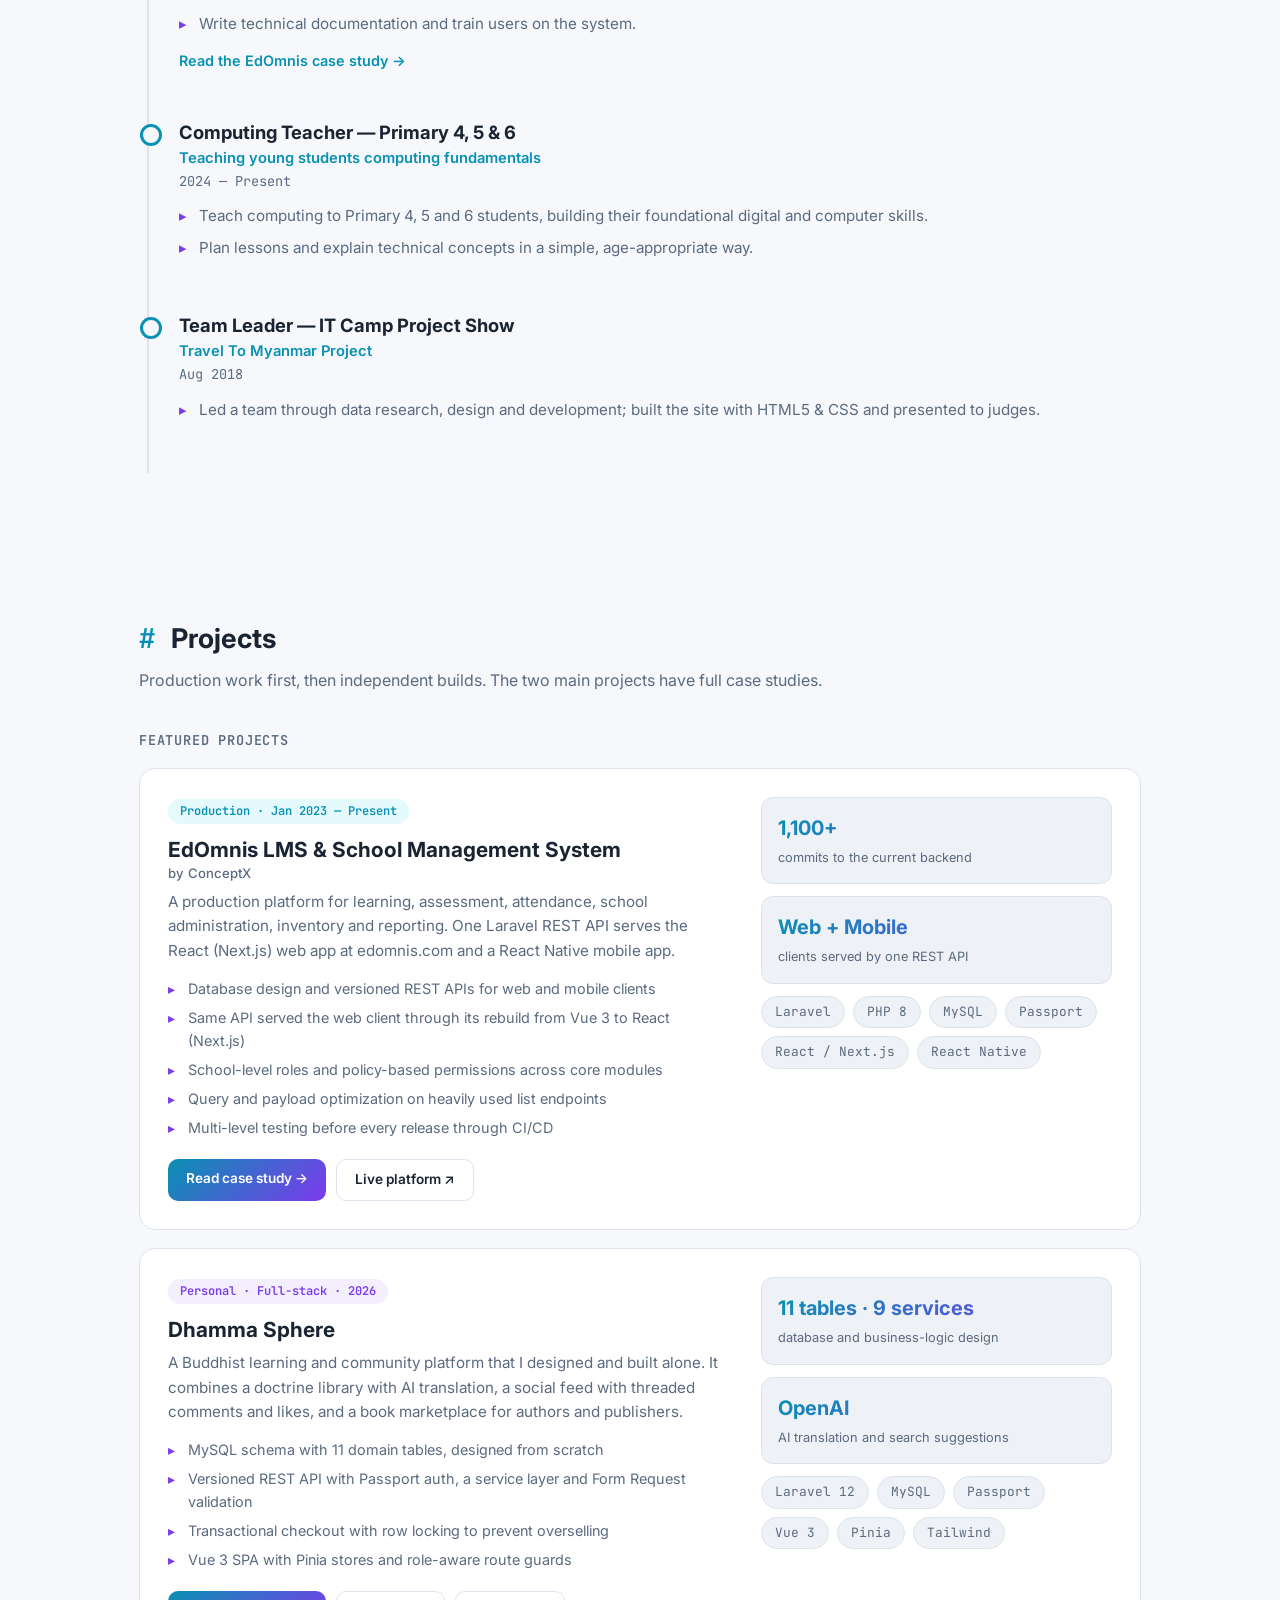
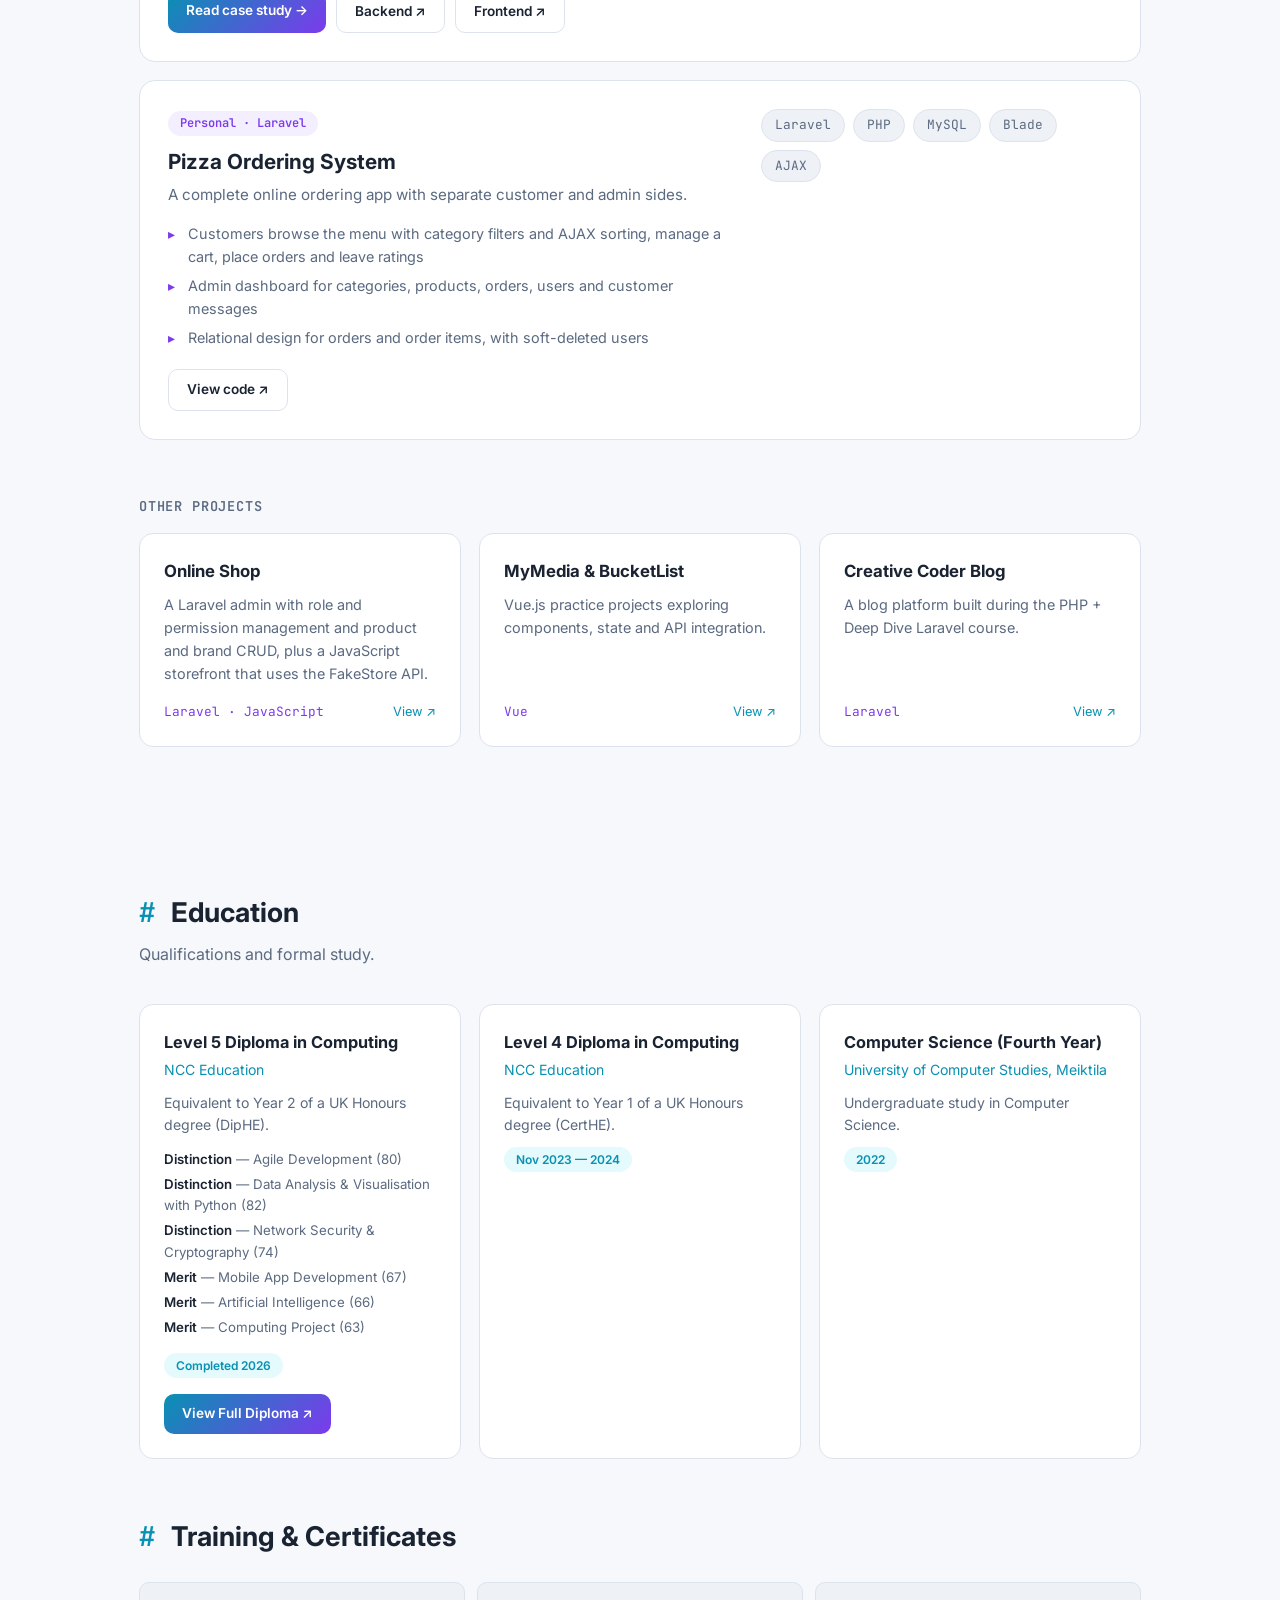
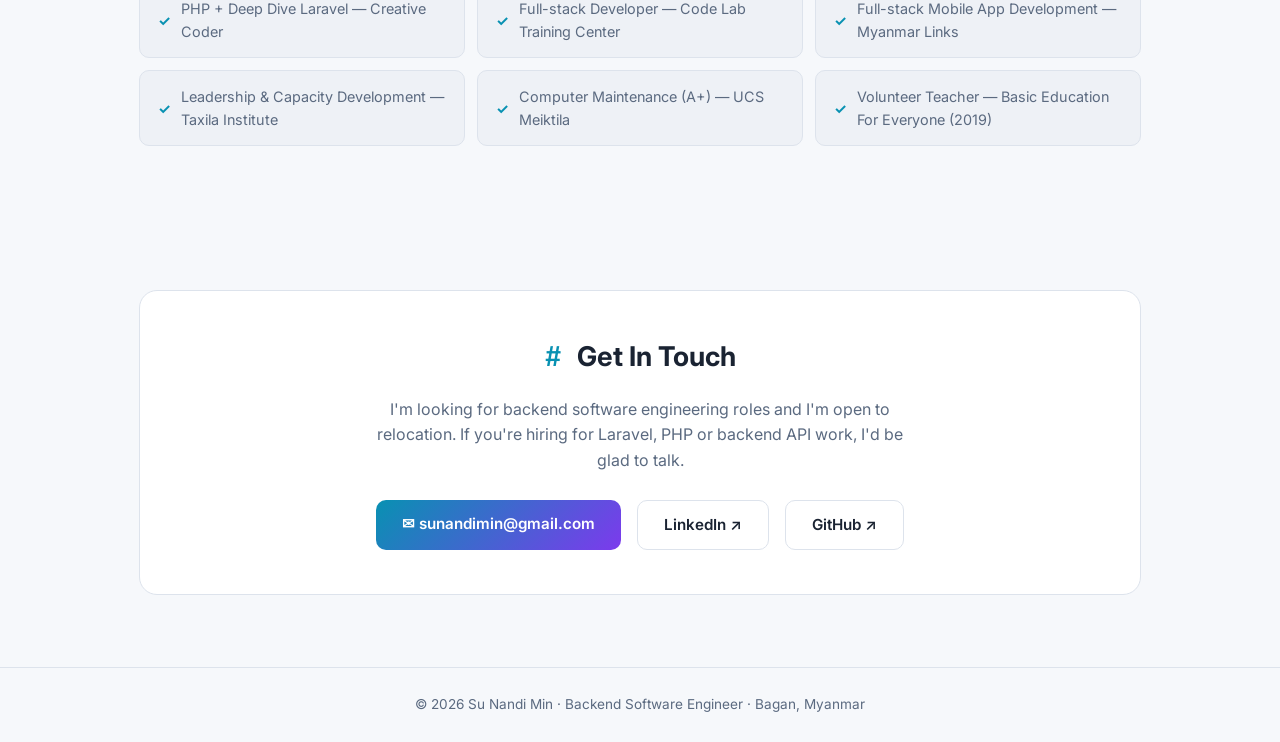
==== commit fa2ede78: "Update ConceptX case study to EdOmnis with React/Next.js web client The production web app is now th" ====
--- a/index.html
+++ b/index.html
@@ -102,6 +102,7 @@
 .pill{display:inline-block;background:rgba(34,211,238,.12);color:var(--accent);border-radius:999px;padding:3px 12px;font-size:.75rem;font-weight:600;font-family:'JetBrains Mono',monospace;margin-bottom:12px}
 .pill.alt{background:rgba(167,139,250,.14);color:var(--accent2)}
 .fp h3{font-size:1.3rem;line-height:1.3;margin-bottom:8px}
+.fp h3 .muted-inline{display:block;font-size:.82rem;font-weight:500;color:var(--muted);margin-top:2px}
 .fp p{color:var(--muted);font-size:.95rem;margin-bottom:14px}
 .fp ul{list-style:none;color:var(--muted);font-size:.9rem;margin-bottom:20px}
 .fp li{padding-left:20px;position:relative;margin-bottom:6px}
@@ -177,7 +178,7 @@
   <h2>About Me</h2>
   <div class="about-grid">
     <div>
-      <p>I'm a <b>Backend Software Engineer with 3+ years of professional experience</b> building and maintaining production applications with PHP, Laravel, MySQL and REST APIs. Since January 2023 I've worked on <b>ConceptX</b>, a production Learning Management and School Management platform. There I design database structures, build and optimize REST APIs for web and mobile clients, and implement authentication, roles and policy-based permissions. I test features at every level, from unit tests to end-to-end regression.</p>
+      <p>I'm a <b>Backend Software Engineer with 3+ years of professional experience</b> building and maintaining production applications with PHP, Laravel, MySQL and REST APIs. Since January 2023 I've worked at <b>ConceptX</b> on <b>EdOmnis</b>, a production Learning Management and School Management platform. There I design database structures, build and optimize REST APIs for web and mobile clients, and implement authentication, roles and policy-based permissions. I test features at every level, from unit tests to end-to-end regression.</p>
       <p>Beyond writing code, I take part in feature planning, mentor junior developers, support deployments and production issues, and write documentation and train users. My strength is turning business requirements into a clear system design (the data model, API contract and permission rules) before implementation starts.</p>
       <p>I hold the NCC Education Level 4 and Level 5 Diplomas in Computing, with Distinctions in Agile Development, Data Analysis &amp; Visualisation with Python, and Network Security &amp; Cryptography. I also teach computing to Primary 4–6 students.</p>
     </div>
@@ -225,12 +226,12 @@
   <div class="timeline">
     <div class="entry">
       <h3>Backend Developer</h3>
-      <div class="where">ConceptX — LMS &amp; School Management System · <a href="https://app.conceptxmm.com" target="_blank" rel="noopener">app.conceptxmm.com</a></div>
+      <div class="where">ConceptX — EdOmnis LMS &amp; School Management System · <a href="https://edomnis.com" target="_blank" rel="noopener">edomnis.com</a></div>
       <div class="when">Jan 2023 — Present</div>
       <ul>
         <li>Develop and maintain a production LMS and School Management System with Laravel, PHP and MySQL, with 1,100+ commits to the current backend.</li>
         <li>Design database structures, relationships and naming conventions from business requirements.</li>
-        <li>Design and build versioned RESTful APIs used by the Vue.js web app and the React Native mobile app.</li>
+        <li>Design and build versioned RESTful APIs used by the React (Next.js) web app and the React Native mobile app; the same API served the earlier Vue 3 web app.</li>
         <li>Implement authentication, authorization, school-level roles and policy-based permissions.</li>
         <li>Build features across learning management, school management, attendance, assessment, inventory and reporting.</li>
         <li>Investigate slow endpoints and optimize their database queries and API responses.</li>
@@ -240,7 +241,7 @@
         <li>Maintain servers and support deployments and production issues.</li>
         <li>Write technical documentation and train users on the system.</li>
       </ul>
-      <a class="more" href="conceptx.html">Read the ConceptX case study →</a>
+      <a class="more" href="conceptx.html">Read the EdOmnis case study →</a>
     </div>
     <div class="entry">
       <h3>Computing Teacher — Primary 4, 5 &amp; 6</h3>
@@ -272,23 +273,24 @@
     <article class="fp">
       <div>
         <span class="pill">Production · Jan 2023 — Present</span>
-        <h3>ConceptX LMS &amp; School Management System</h3>
-        <p>A production platform for learning, assessment, attendance, school administration, inventory and reporting. One Laravel REST API serves a Vue.js web app and a React Native mobile app.</p>
+        <h3>EdOmnis LMS &amp; School Management System <span class="muted-inline">by ConceptX</span></h3>
+        <p>A production platform for learning, assessment, attendance, school administration, inventory and reporting. One Laravel REST API serves the React (Next.js) web app at edomnis.com and a React Native mobile app.</p>
         <ul>
           <li>Database design and versioned REST APIs for web and mobile clients</li>
+          <li>Same API served the web client through its rebuild from Vue 3 to React (Next.js)</li>
           <li>School-level roles and policy-based permissions across core modules</li>
           <li>Query and payload optimization on heavily used list endpoints</li>
           <li>Multi-level testing before every release through CI/CD</li>
         </ul>
         <div class="actions">
           <a class="btn btn-primary btn-sm" href="conceptx.html">Read case study →</a>
-          <a class="btn btn-outline btn-sm" href="https://app.conceptxmm.com" target="_blank" rel="noopener">Live platform ↗</a>
+          <a class="btn btn-outline btn-sm" href="https://edomnis.com" target="_blank" rel="noopener">Live platform ↗</a>
         </div>
       </div>
       <div class="fp-side">
         <div class="fp-metric"><b>1,100+</b><span>commits to the current backend</span></div>
         <div class="fp-metric"><b>Web + Mobile</b><span>clients served by one REST API</span></div>
-        <div class="tags"><span class="tag">Laravel</span><span class="tag">PHP 8</span><span class="tag">MySQL</span><span class="tag">Passport</span><span class="tag">Vue.js</span><span class="tag">React Native</span></div>
+        <div class="tags"><span class="tag">Laravel</span><span class="tag">PHP 8</span><span class="tag">MySQL</span><span class="tag">Passport</span><span class="tag">React / Next.js</span><span class="tag">React Native</span></div>
       </div>
     </article>
 
